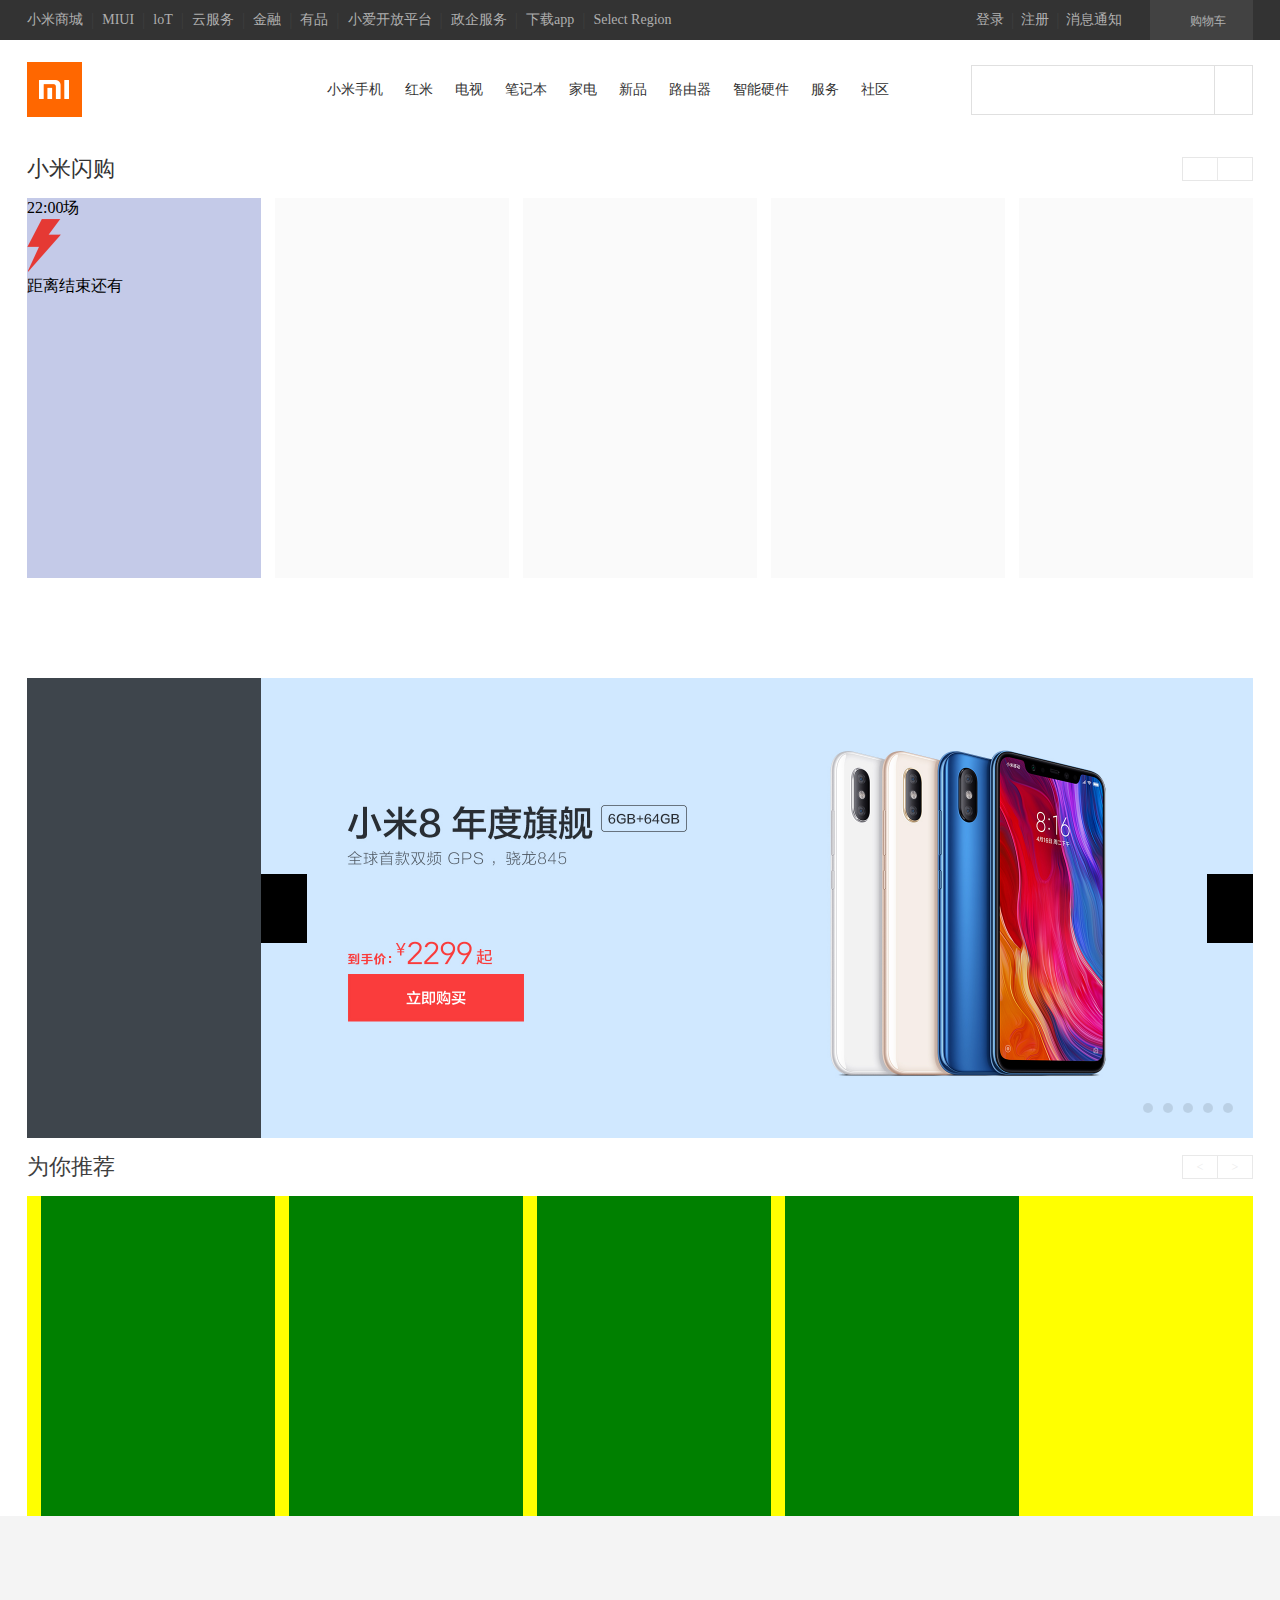
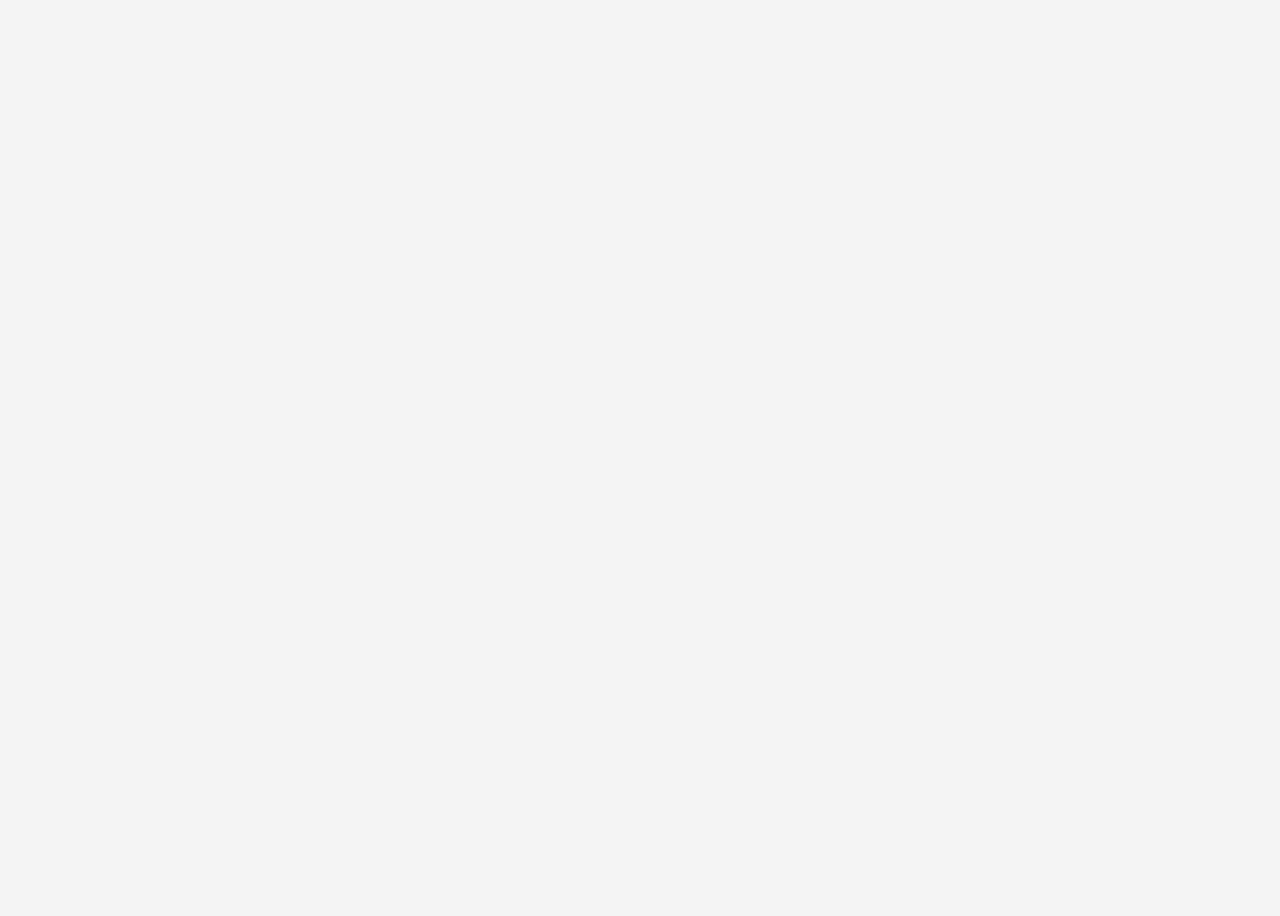
==== index.html @ b6a43df5 "first commit" ====
<!DOCTYPE html>
<html>
	<head>
		<meta charset="utf-8" />
		<link rel="stylesheet" type="text/css" href="css/base.css"/>
		<link rel="stylesheet" type="text/css" href="css/style.css"/>
		<title>小米商城</title>
	</head>
	<body>
		<!-- 头部开始 -->
	<div class="head">
		<div class="head-nei">
			<div class="head-left">
				<a href="">
				<div class="text">小米商城</div></a>
				<div class="line">|</div>
				<a href="">
				<div class="text">MIUI</div></a>
				<div class="line">|</div>
				<a href="">
				<div class="text">loT</div></a>
				<div class="line">|</div>
				<a href="">
				<div class="text">云服务</div></a>
				<div class="line">|</div>
				<a href="">
				<div class="text">金融</div></a>
				<div class="line">|</div>
				<a href="">
				<div class="text">有品</div></a>
				<div class="line">|</div>
				<a href="">
				<div class="text">小爱开放平台</div></a>
				<div class="line">|</div>
				<a href="">
				<div class="text">政企服务</div></a>
				<div class="line">|</div>
				<a href="">
				<div class="text">下载app</div></a>
				<div class="line">|</div>
				<a href="">
				<div class="text">Select Region</div></a>
			</div>
			<div class="head-right">
				<div class="text-box">
				<a href="">
					<div class="text">登录</div></a>
					<div class="line">|</div>
				<a href="">	
					<div class="text">注册</div></a>
					<div class="line">|</div>
				<a href="">
					<div class="text">消息通知</div></a>
				</div>
				<div class="head-car"><i class="iconfont">&#xe607;</i>购物车</div>
			</div>
		</div>
	</div>   
	<div class="top">
				<div class="top-con">
					<img src="./img/1.png">
					<div class="center">
						<a href="">
				    	<div class="text">小米手机</div></a>
						<a href="">	
						<div class="text">红米</div></a>
						<a href="">
						<div class="text">电视</div></a>
					    <a href="">
						<div class="text">笔记本</div></a>
						<a href="">	
						<div class="text">家电</div></a>
						<a href="">
						<div class="text">新品</div></a>
						<a href="">
						<div class="text">路由器</div></a>
						<a href="">	
					    <div class="text">智能硬件</div></a>
						<a href="">
						<div class="text">服务</div></a>
						<a href="">
						<div class="text">社区</div></a>
					</div>
					<div class="box">
						<div class="box1"><i class="iconfont">&#xe634;</i></div>
					</div>
			    </div>
			</div>
	</div>
	<!-- 闪购开始 -->
	<section class="shangou">
		<div class="shang">
			
			<div class="wenzi">小米闪购</div>
			<div class="jiantou">
				<div class="zuojiantou"><i class="iconfont">&#xe604;</i></div>
				<div class="youjiantou"><i class="iconfont">&#xe602;</i></div>
			</div>
		</div>
		<div class="xia">
			<div class="xia-left">
				<div class="zi">22:00场</div>
				<div class="shandian"><img src="img/shandian.png" ></div>
				<div>距离结束还有</div>
			</div>
			<div class="xia-right">
				<ul class="clear">
					<li class="xia-right-box1"></li>
						<img src=" " >       
					<li></li>
					<li></li>
					<li></li>
				</ul>
			</div>
		</div>
	
	</section>
	<!-- 闪购结束 -->
	<!-- banner开始 -->
	<section class="banner">
		<div class="banner-img-box">
			<ul>
				<li><img src="img/banner-img1.jpg" ></li>
				<li><img src="img/banner-img2.jpg" ></li>
				<li><img src="img/banner-img3.jpg" ></li>
				<li><img src="img/banner-img4.jpg" ></li>
				<li><img src="img/banner-img5.jpg" ></li>
			</ul>
		</div>
		<div class="banner-list-box"></div>
		<div class="dian-box">
		<div>
			<div class="a"></div>	
			<div></div>	
			<div></div>	
			<div></div>	
			<div></div>	
		</div>
		</div>
		<div class="jiantou-box-left"></div>
		<div class="jiantou-box-right"></div>
	</section>
	<!-- banner结束 -->
	<!-- 为你推荐开始 -->
	

	<section class="tuijian">
		<div class="tuijian-top">
			<div class="tuijian-top-left">为你推荐</div>
			<div class="tuijian-top-right">
				<div class="tuijian-top-right-jiantoubox">
					<div class="zuojiantou"><</div>
					<div class="youjiantou">></div>
				</div>
			</div>
			
		</div>
			<div class="tuijian-bottom">
				<ul>
					<li class="b"></li>
					<li></li>
					<li></li>
					<li></li>
					<li></li>
					<li></li>
					<li></li>
					<li></li>
					<li></li>
					<li></li>
					<li></li>
					<li></li>
					<li></li>
					<li></li>
					<li></li>
				</ul>
			</div>
		
	</section>
	<!-- 为你推荐结束 -->
<div class="tuijianbeijing"></div>

	</body>
</html>
---- css/base.css ----
*{
	margin: 0;
	padding: 0;
	font-family: "微软雅黑，平方";
	font-style: normal;
	font-weight: normal;
}
ul li{
	list-style: none;
}
a{
	text-decoration: none;
}
@font-face {
  font-family: 'iconfont';  /* project id 974696 */
  src: url('//at.alicdn.com/t/font_974696_ice2ia3xwtk.eot');
  src: url('//at.alicdn.com/t/font_974696_ice2ia3xwtk.eot?#iefix') format('embedded-opentype'),
  url('//at.alicdn.com/t/font_974696_ice2ia3xwtk.woff') format('woff'),
  url('//at.alicdn.com/t/font_974696_ice2ia3xwtk.ttf') format('truetype'),
  url('//at.alicdn.com/t/font_974696_ice2ia3xwtk.svg#iconfont') format('svg');
}
.clear::after{
	content: "";
	width: 0;
	height: 0;
	display: block;
	clear: both;
}
---- css/style.css ----
.head {
	width: 100%;
	height: 40px;
	background: #333;
}

.head-nei {
	width: 1226px;
	height: 100%;
	background: #333;
	margin: 0px auto;
}

.head-left {
	float: left;
	height: 100%;
}

.head-left .text {
	float: left;
	height: 100%;
	line-height: 40px;
	color: #afafaf;
	font-size: 14px;
}

.head-left .line {
	float: left;
	height: 100%;
	line-height: 40px;
	margin: 0px 8px;
	color: #3e3e3e;
}

.head-right {
	float: right;
	width: 277px;
	height: 100%;
}

.head-car i {
	font-family: "iconfont";
	font-size: 16px;
}

.head-right .head-car {
	float: right;
	width: 103px;
	height: 100%;
	background: #424242;
	line-height: 40px;
	text-align: center;
	font-size: 12px;
	color: #b0b0b0;
}

.head-right .text-box {
	float: left;
	margin-right: 25px;
}

.text-box .text {
	float: left;
	height: 100%;
	line-height: 40px;
	color: #b0b0b0;
	font-size: 14px;
}

.head-right .line {
	float: left;
	height: 100%;
	line-height: 40px;
	margin: 0px 7px;
	color: #3e3e3e;
}

/* 头部结束 */
/* 导航开始 */
.top {
	widows: 100%;
	height: 100px;
	background: #fff;
}

.top-con {
	width: 1226px;
	height: 100%;
	background: #FFFFFF;
	margin: 0px auto;
}

.top img {
	float: left;
	margin-top: 22px;
}

.top .center {
	float: left;
	margin-left: 245px;
	height: 100%;
}

.center .text {
	float: left;
	height: 100%;
	line-height: 100px;
	color: #333;
	font-size: 14px;
	margin-right: 22px;
}

.top-con .box {
	width: 280px;
	height: 48px;
	float: right;
	border: 1px solid #e0e0e0;
	margin-top: 25px;
}

.box .box1 {
	width: 242px;
	height: 100%;
	float: left;
	border-right: 1px solid #e0e0e0;
}

.box1 .iconfont {
	font-family: iconfont;
	font-size: 17px;
	color: #4f4f4f;
	line-height: 48px;
}

/* 导航结束 */

/* 闪购开始 */
.shangou {
	width: 1226px;
	height: 438px;
	margin: 0 auto;
	margin-bottom: 100px;
}

.shangou .shang {
	width: 100%;
	height: 58px;

}

.shangou .xia {
	width: 100%;
	height: calc(100% - 58px);
}

.wenzi {
	font-size: 22px;
	line-height: 58px;
	color: #333333;
	float: left;
}

.jiantou {
	width: 71px;
	height: 24px;
	float: right;
	margin-top: 17px;
	box-sizing: border-box;
	border: 1px solid #e7e7e7;

}

.jiantou .zuojiantou {
	width: 35px;
	height: 22px;
	line-height: 22px;
	text-align: center;
	float: left;
}

.jiantou .youjiantou {
	width: 34px;
	height: 22px;
	line-height: 22px;
	text-align: center;
	float: right;
}

.zuojiantou .iconfont {
	font-family: iconfont;
	line-height: 22px;
	font-size: 14px;
	color: #b9b9b9;
}

.youjiantou .iconfont {
	font-family: iconfont;
	line-height: 22px;
	font-size: 14px;
	color: #b9b9b9;
}

.xia-left {
	width: 234px;
	height: 100%;
	background: #c4cae8;
	margin-right: 14px;
	float: left;
}
.xia-left.zi{
	margin: 0 auto;
	font-size: 18px;
	background: red;
}
.xia-left.shandian{
	margin: 0 auto;
}
.xia-right {
	width: calc(234px * 4 + 14px * 3);
	height: 100%;
	float: left;
}

.xia-right li {
	width: 234px;
	background: rgba(0, 0, 0, 0.02);
	height: 380px;
	float: left;
	margin-left: 14px;
}

.xia-right .xia-right-box1 {
	margin-left: 0;
}



/* 闪购结束 */
/* banner开始 */
.banner{
	width: 1226px;
	height: 460px;
	background: #000;
	margin: 0 auto;
	position: relative;
}
.banner-img-box{
	width: 1226px;
	height: 460px;
	background: yellow;
	position: absolute;
	left: 0;
	top: 0;
}
.banner-img-box>ul>li{
	width: 100%;
	height: 100%;
	position: absolute;
	left: 0;
	stop-color: 0;
	
}
.banner-img-box>ul>li>img{
	width: 1226px;
	height: 460px;
}
.dian-box{
	height: 10px;
	position: absolute;
	right: 0;
	bottom: 25px;
}
.jiantou-box-left{
	width: 46px;
	height: 69px;
	background: #000;
	position: absolute;
	top: 0;
	bottom: 0;
	margin: auto 0;
}

.jiantou-box-right{
	width: 46px;
	height: 69px;
	background: #000;
	position: absolute;
	top: 0;
	bottom: 0;
	margin: auto 0;
}
.jiantou-box-left{
	left: 234px;
	
}
.jiantou-box-right{
	right: 0;
	
}
.banner-list-box{
	width: 234px;
	height: 460px;
	background: rgba(0,0,0,0.7);
	position: absolute;
	left: 0;
	top: 0;
}
.dian-box>div{
	float: right;
	margin-right: 20px;
}
.dian-box>div>div{
	width: 10px;
	height: 10px;
	background: rgba(0,0,0,0.1);
	float: right;
	margin-left: 10px;
	border-radius: 50%;
	border: rgba(255,255,255,0.2);
	box-sizing: border-box;
	cursor: pointer;
}
.dian-box>div.a{
	background: rgba(0,0,0,0);
	border: 2px solid rgba(225,225,225,0.5);
}
/* banner结束 */
/* 为你推荐开始 */

.tuijian {
	width: 1226px;
	height: 378px;
	margin: 0 auto;
}

.tuijian .tuijian-top {
	width: 1226px;
	height: 58px;

}

.tuijian .tuijian-bottom {
	width: 1226px;
	height: 320px;
	background: blue;
overflow: hidden;
}

.tuijian-top .tuijian-top-left {
	width: 200px;
	height: 58px;
	float: left;
	font-size: 22px;
	color: #3f3f3f;
	line-height: 58px;
}

.tuijian-top .tuijian-top-right {
	width: 200px;
	height: 58px;
	float: right;
}

.tuijian-top-right-jiantoubox {
	width: 71px;
	height: 24px;
	float: right;
	margin-top: 17px;
	border: 1px solid #e9e9e9;
	box-sizing: border-box;
}

.zuojiantou {
	width: 35px;
	height: 22px;
	float: left;
	text-align: center;
	line-height: 22px;
	color: #e9e9e9;
	font-size: 12px;
	border-right: 1px solid #e9e9e9;
	box-sizing: border-box;
}

.youjiantou {
	width: 34px;
	height: 22px;
	float: right;
	text-align: center;
	line-height: 22px;
	color: #e9e9e9;
	font-size: 12px;
}

.tuijian-bottom>ul{
	width: calc(1226*3);
	height: 100%;
	background: yellow;
}
.tuijian-bottom>ul li{
	width: 234px;
	height: 100%;
	background: green;
	float: left;
	margin-left: 14px;
}
/* 为你推荐 */
.tuijianbeijing {
	width: 100%;
	height: 1000px;
	background: #f4f4f4;
	
}
.tuijian-bottom.b{
	margin-left: 0;
}
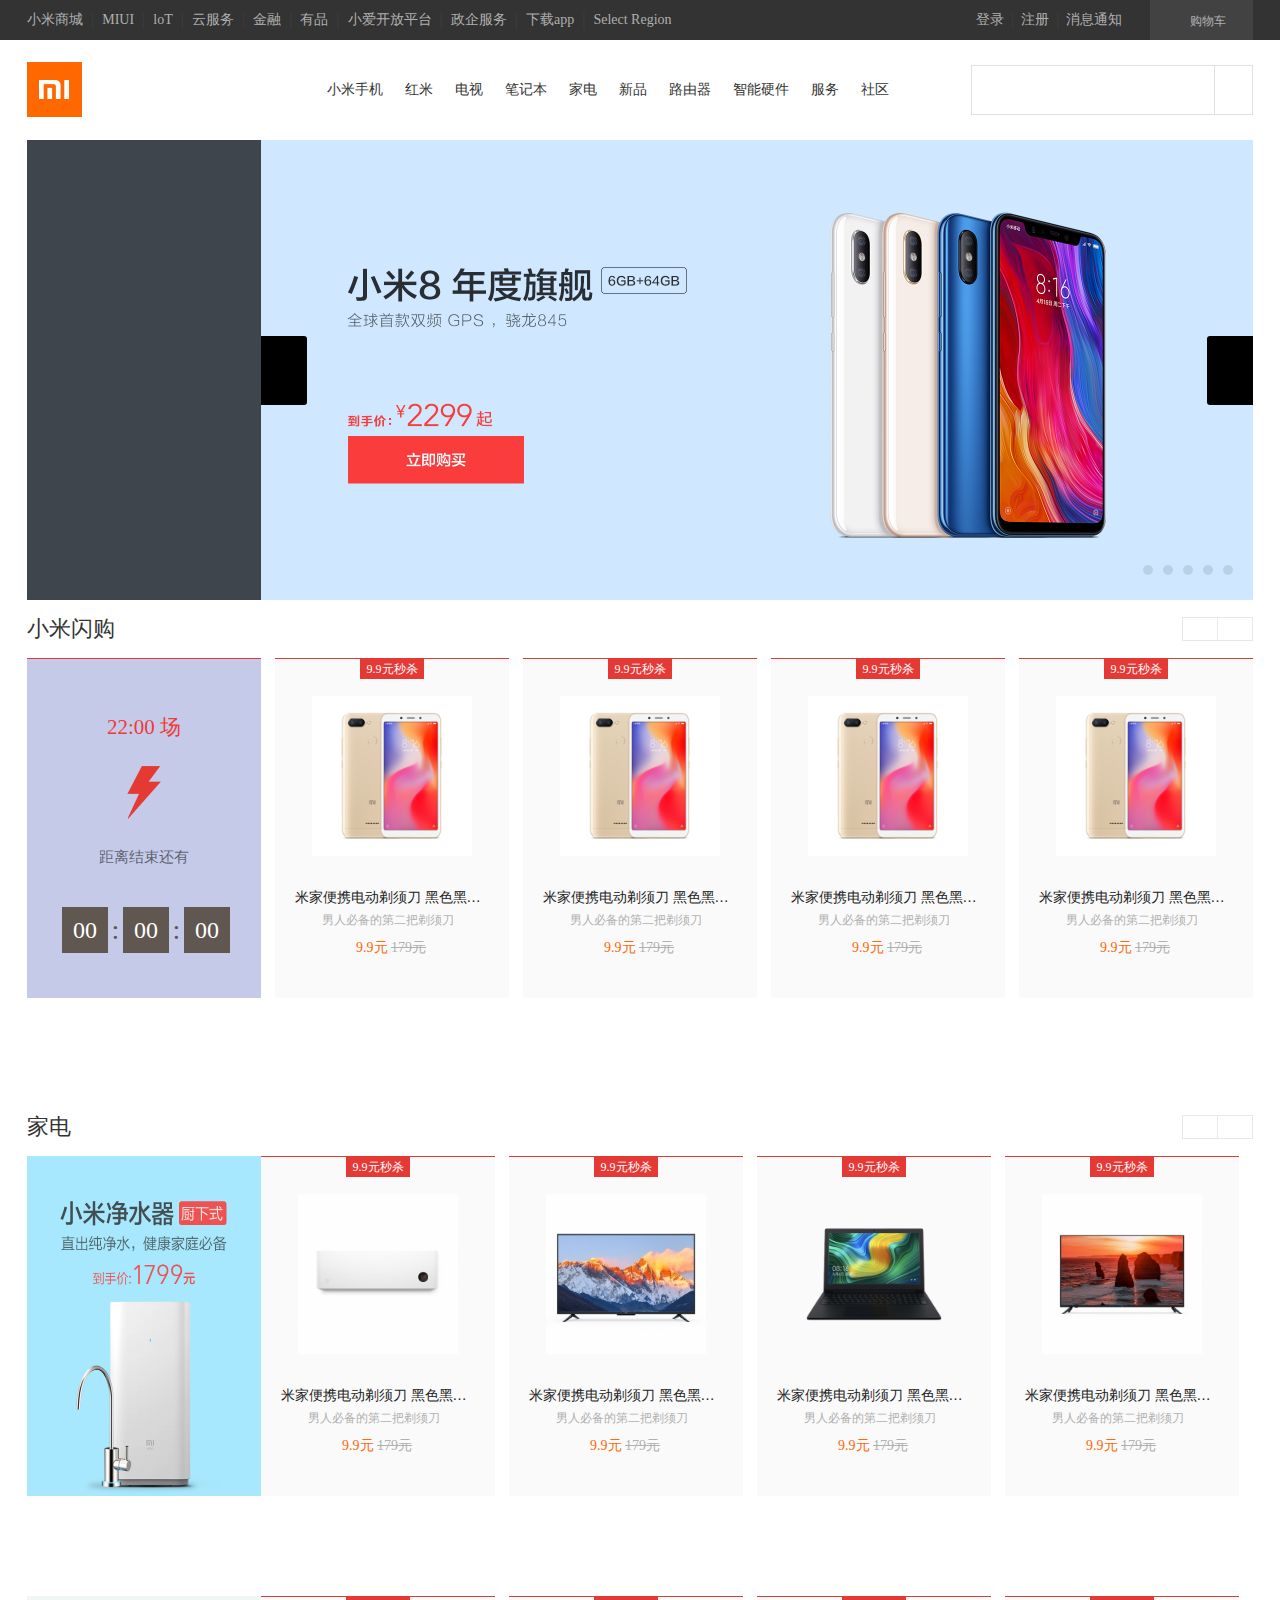
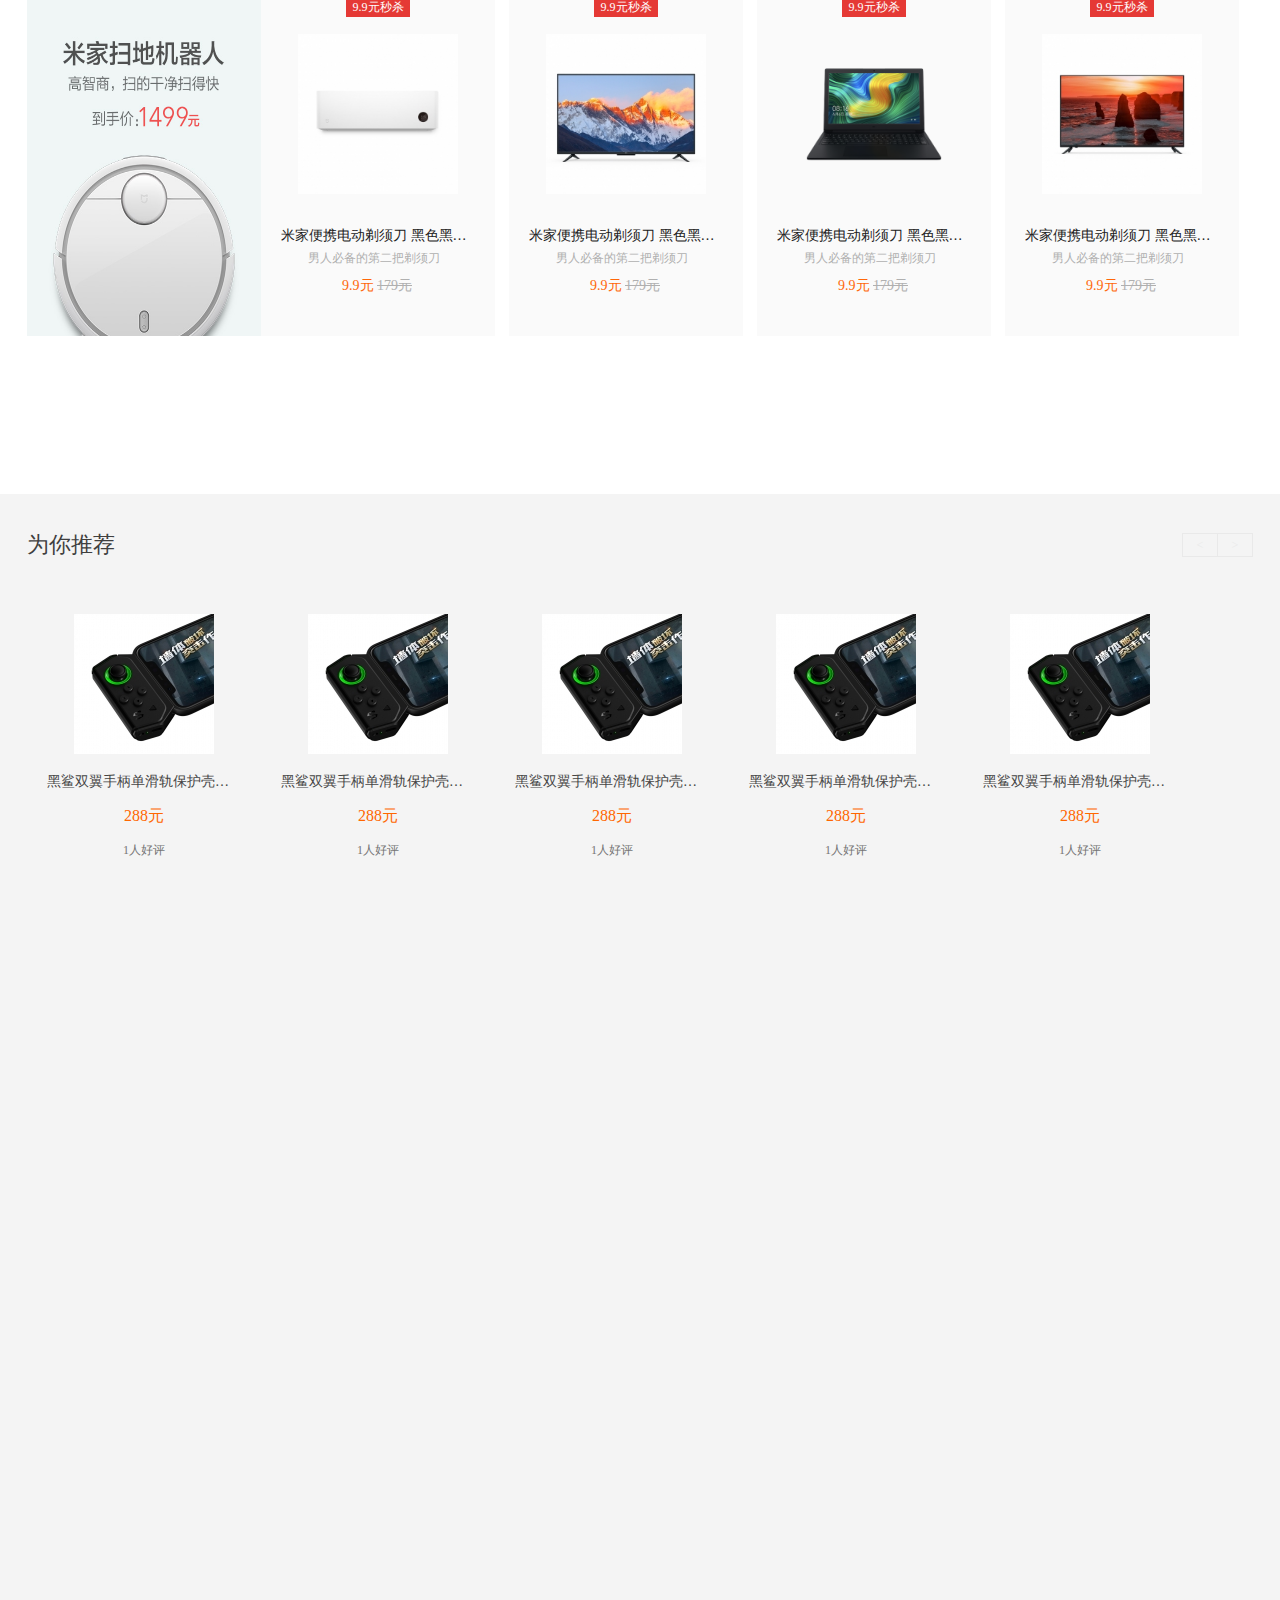
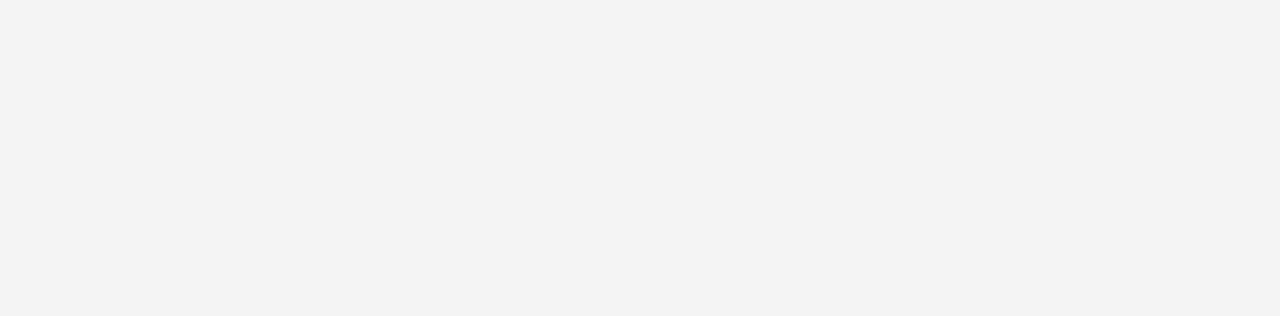
==== commit b272b2bb: "111" ====
--- a/index.html
+++ b/index.html
@@ -2,182 +2,439 @@
 <html>
 	<head>
 		<meta charset="utf-8" />
-		<link rel="stylesheet" type="text/css" href="css/base.css"/>
-		<link rel="stylesheet" type="text/css" href="css/style.css"/>
+		<link rel="stylesheet" type="text/css" href="css/base.css" />
+		<link rel="stylesheet" type="text/css" href="css/style.css" />
+		<link rel="shortcut icon" href="img/favicon.ico">
 		<title>小米商城</title>
 	</head>
 	<body>
 		<!-- 头部开始 -->
-	<div class="head">
-		<div class="head-nei">
-			<div class="head-left">
-				<a href="">
-				<div class="text">小米商城</div></a>
-				<div class="line">|</div>
-				<a href="">
-				<div class="text">MIUI</div></a>
-				<div class="line">|</div>
-				<a href="">
-				<div class="text">loT</div></a>
-				<div class="line">|</div>
-				<a href="">
-				<div class="text">云服务</div></a>
-				<div class="line">|</div>
-				<a href="">
-				<div class="text">金融</div></a>
-				<div class="line">|</div>
-				<a href="">
-				<div class="text">有品</div></a>
-				<div class="line">|</div>
-				<a href="">
-				<div class="text">小爱开放平台</div></a>
-				<div class="line">|</div>
-				<a href="">
-				<div class="text">政企服务</div></a>
-				<div class="line">|</div>
-				<a href="">
-				<div class="text">下载app</div></a>
-				<div class="line">|</div>
-				<a href="">
-				<div class="text">Select Region</div></a>
-			</div>
-			<div class="head-right">
-				<div class="text-box">
-				<a href="">
-					<div class="text">登录</div></a>
-					<div class="line">|</div>
-				<a href="">	
-					<div class="text">注册</div></a>
-					<div class="line">|</div>
-				<a href="">
-					<div class="text">消息通知</div></a>
-				</div>
-				<div class="head-car"><i class="iconfont">&#xe607;</i>购物车</div>
+		<div class="head">
+			<div class="head-nei">
+				<div class="head-left">
+					<a href="">
+						<div class="text">小米商城</div>
+					</a>
+					<div class="line">|</div>
+					<a href="">
+						<div class="text">MIUI</div>
+					</a>
+					<div class="line">|</div>
+					<a href="">
+						<div class="text">loT</div>
+					</a>
+					<div class="line">|</div>
+					<a href="">
+						<div class="text">云服务</div>
+					</a>
+					<div class="line">|</div>
+					<a href="">
+						<div class="text">金融</div>
+					</a>
+					<div class="line">|</div>
+					<a href="">
+						<div class="text">有品</div>
+					</a>
+					<div class="line">|</div>
+					<a href="">
+						<div class="text">小爱开放平台</div>
+					</a>
+					<div class="line">|</div>
+					<a href="">
+						<div class="text">政企服务</div>
+					</a>
+					<div class="line">|</div>
+					<a href="">
+						<div class="text">下载app</div>
+					</a>
+					<div class="line">|</div>
+					<a href="">
+						<div class="text">Select Region</div>
+					</a>
+				</div>
+				<div class="head-right">
+					<div class="text-box">
+						<a href="">
+							<div class="text">登录</div>
+						</a>
+						<div class="line">|</div>
+						<a href="">
+							<div class="text">注册</div>
+						</a>
+						<div class="line">|</div>
+						<a href="">
+							<div class="text">消息通知</div>
+						</a>
+					</div>
+					<div class="head-car"><i class="iconfont">&#xe607;</i>购物车</div>
+				</div>
 			</div>
 		</div>
-	</div>   
-	<div class="top">
-				<div class="top-con">
-					<img src="./img/1.png">
-					<div class="center">
-						<a href="">
-				    	<div class="text">小米手机</div></a>
-						<a href="">	
-						<div class="text">红米</div></a>
-						<a href="">
-						<div class="text">电视</div></a>
-					    <a href="">
-						<div class="text">笔记本</div></a>
-						<a href="">	
-						<div class="text">家电</div></a>
-						<a href="">
-						<div class="text">新品</div></a>
-						<a href="">
-						<div class="text">路由器</div></a>
-						<a href="">	
-					    <div class="text">智能硬件</div></a>
-						<a href="">
-						<div class="text">服务</div></a>
-						<a href="">
-						<div class="text">社区</div></a>
-					</div>
-					<div class="box">
-						<div class="box1"><i class="iconfont">&#xe634;</i></div>
-					</div>
-			    </div>
-			</div>
-	</div>
-	<!-- 闪购开始 -->
-	<section class="shangou">
-		<div class="shang">
-			
-			<div class="wenzi">小米闪购</div>
-			<div class="jiantou">
-				<div class="zuojiantou"><i class="iconfont">&#xe604;</i></div>
-				<div class="youjiantou"><i class="iconfont">&#xe602;</i></div>
-			</div>
-		</div>
-		<div class="xia">
-			<div class="xia-left">
-				<div class="zi">22:00场</div>
-				<div class="shandian"><img src="img/shandian.png" ></div>
-				<div>距离结束还有</div>
-			</div>
-			<div class="xia-right">
-				<ul class="clear">
-					<li class="xia-right-box1"></li>
-						<img src=" " >       
-					<li></li>
-					<li></li>
-					<li></li>
-				</ul>
-			</div>
-		</div>
-	
-	</section>
-	<!-- 闪购结束 -->
-	<!-- banner开始 -->
-	<section class="banner">
-		<div class="banner-img-box">
-			<ul>
-				<li><img src="img/banner-img1.jpg" ></li>
-				<li><img src="img/banner-img2.jpg" ></li>
-				<li><img src="img/banner-img3.jpg" ></li>
-				<li><img src="img/banner-img4.jpg" ></li>
-				<li><img src="img/banner-img5.jpg" ></li>
-			</ul>
-		</div>
-		<div class="banner-list-box"></div>
-		<div class="dian-box">
-		<div>
-			<div class="a"></div>	
-			<div></div>	
-			<div></div>	
-			<div></div>	
-			<div></div>	
+		<div class="top">
+			<div class="top-con">
+				<img src="./img/1.png">
+				<div class="center">
+					<a href="">
+						<div class="text">小米手机</div>
+					</a>
+					<a href="">
+						<div class="text">红米</div>
+					</a>
+					<a href="">
+						<div class="text">电视</div>
+					</a>
+					<a href="">
+						<div class="text">笔记本</div>
+					</a>
+					<a href="">
+						<div class="text">家电</div>
+					</a>
+					<a href="">
+						<div class="text">新品</div>
+					</a>
+					<a href="">
+						<div class="text">路由器</div>
+					</a>
+					<a href="">
+						<div class="text">智能硬件</div>
+					</a>
+					<a href="">
+						<div class="text">服务</div>
+					</a>
+					<a href="">
+						<div class="text">社区</div>
+					</a>
+				</div>
+				<div class="box">
+					<div class="box1"><i class="iconfont">&#xe634;</i></div>
+				</div>
+			</div>
 		</div>
 		</div>
-		<div class="jiantou-box-left"></div>
-		<div class="jiantou-box-right"></div>
-	</section>
-	<!-- banner结束 -->
-	<!-- 为你推荐开始 -->
-	
-
-	<section class="tuijian">
-		<div class="tuijian-top">
-			<div class="tuijian-top-left">为你推荐</div>
-			<div class="tuijian-top-right">
-				<div class="tuijian-top-right-jiantoubox">
-					<div class="zuojiantou"><</div>
-					<div class="youjiantou">></div>
-				</div>
-			</div>
-			
-		</div>
+		<!-- banner开始 -->
+		<section class="banner">
+			<div class="banner-img-box">
+				<ul>
+					<li><img src="img/banner-img1.jpg"></li>
+					<li><img src="img/banner-img2.jpg"></li>
+					<li><img src="img/banner-img3.jpg"></li>
+					<li><img src="img/banner-img4.jpg"></li>
+					<li><img src="img/banner-img5.jpg"></li>
+				</ul>
+			</div>
+			<div class="banner-list-box"></div>
+			<div class="dian-box">
+				<div>
+					<div class="a"></div>
+					<div></div>
+					<div></div>
+					<div></div>
+					<div></div>
+				</div>
+			</div>
+			<div class="jiantou-box-left"></div>
+			<div class="jiantou-box-right"></div>
+		</section>
+		<!-- banner结束 -->
+		<!-- 闪购开始 -->
+		<section class="shangou">
+			<div class="shang">
+
+				<div class="wenzi">小米闪购</div>
+				<div class="jiantou">
+					<div class="zuojiantou"><i class="iconfont">&#xe604;</i></div>
+					<div class="youjiantou"><i class="iconfont">&#xe602;</i></div>
+				</div>
+			</div>
+			<div class="xia">
+				<div class="xia-left">
+					<div class="zi">22:00 场</div>
+					<div class="shandian"><img src="img/shandian.png"></div>
+					<div class="juli">距离结束还有</div>
+					<div class="shijian-bigbox">
+						<div class="shijian">00</div>
+						<div class="shijian2">:</div>
+						<div class="shijian3">00</div>
+						<div class="shijian4">:</div>
+						<div class="shijian5">00</div>
+					</div>
+				</div>
+				<div class="xia-right">
+					<ul class="clear">
+						<div class="gaitu">
+						<li class="xia-right-box5">
+							<div class="miaosha">9.9元秒杀</div>
+							<h3 class="mijia">米家便携电动剃须刀 黑色黑色黑色黑色</h3>
+							<h3 class="nanren">男人必备的第二把剃须刀</h3>
+							<p class="price">  
+							<span class="jiu">9.9元</span>
+							<del class="yibaiqi">179元</del>   
+							</p>
+						</li>
+						</div>
+						<li class="xia-right-box6">
+							<div class="miaosha">9.9元秒杀</div>
+							<h3 class="mijia">米家便携电动剃须刀 黑色黑色黑色黑色</h3>
+							<h3 class="nanren">男人必备的第二把剃须刀</h3>
+							<p class="price">  
+							<span class="jiu">9.9元</span>
+							<del class="yibaiqi">179元</del>   
+							</p>
+						</li>
+						<li class="xia-right-box7">
+							<div class="miaosha">9.9元秒杀</div>
+							<h3 class="mijia">米家便携电动剃须刀 黑色黑色黑色黑色</h3>
+							<h3 class="nanren">男人必备的第二把剃须刀</h3>
+							<p class="price">  
+							<span class="jiu">9.9元</span>
+							<del class="yibaiqi">179元</del>   
+							</p>
+						</li>
+						<li class="xia-right-box8">
+							<div class="miaosha">9.9元秒杀</div>
+							<h3 class="mijia">米家便携电动剃须刀 黑色黑色黑色黑色</h3>
+							<h3 class="nanren">男人必备的第二把剃须刀</h3>
+							<p class="price">  
+							<span class="jiu">9.9元</span>
+							<del class="yibaiqi">179元</del>   
+							</p>
+						</li>
+					</ul>
+				</div>
+			</div>
+
+		</section>
+		<!-- 闪购结束 -->
+
+		<!-- 家电开始 -->
+		<section class="shangou">
+					<div class="shang">
+		
+						<div class="wenzi">家电</div>
+						<div class="jiantou">
+							<div class="zuojiantou"><i class="iconfont">&#xe604;</i></div>
+							<div class="youjiantou"><i class="iconfont">&#xe602;</i></div>
+						</div>
+					</div>
+					<div class="xia">
+						<div class="xia-left1">
+							<img src="img/jiadian.jpg" >
+						</div>
+						<div class="xia-right">
+							<ul class="clear">
+								<div class="gaitu">
+								<li class="xia-right-box1">
+									<div class="miaosha">9.9元秒杀</div>
+									<h3 class="mijia">米家便携电动剃须刀 黑色黑色黑色黑色</h3>
+									<h3 class="nanren">男人必备的第二把剃须刀</h3>
+									<p class="price">  
+									<span class="jiu">9.9元</span>
+									<del class="yibaiqi">179元</del>   
+									</p>
+								</li>
+								</div>
+								<li class="xia-right-box2">
+									<div class="miaosha">9.9元秒杀</div>
+									<h3 class="mijia">米家便携电动剃须刀 黑色黑色黑色黑色</h3>
+									<h3 class="nanren">男人必备的第二把剃须刀</h3>
+									<p class="price">  
+									<span class="jiu">9.9元</span>
+									<del class="yibaiqi">179元</del>   
+									</p>
+								</li>
+								<li class="xia-right-box3">
+									<div class="miaosha">9.9元秒杀</div>
+									<h3 class="mijia">米家便携电动剃须刀 黑色黑色黑色黑色</h3>
+									<h3 class="nanren">男人必备的第二把剃须刀</h3>
+									<p class="price">  
+									<span class="jiu">9.9元</span>
+									<del class="yibaiqi">179元</del>   
+									</p>
+								</li>
+								<li class="xia-right-box4">
+									<div class="miaosha">9.9元秒杀</div>
+									<h3 class="mijia">米家便携电动剃须刀 黑色黑色黑色黑色</h3>
+									<h3 class="nanren">男人必备的第二把剃须刀</h3>
+									<p class="price">  
+									<span class="jiu">9.9元</span>
+									<del class="yibaiqi">179元</del>   
+									</p>
+								</li>
+							</ul>
+						</div>
+					</div>
+		
+				</section>
+				<section class="shangou">
+							
+							<div class="xia">
+								<div class="xia-left1">
+									<img src="img/jiadian5.jpg" >
+								</div>
+								<div class="xia-right">
+									<ul class="clear">
+										<div class="gaitu">
+										<li class="xia-right-box1">
+											<div class="miaosha">9.9元秒杀</div>
+											<h3 class="mijia">米家便携电动剃须刀 黑色黑色黑色黑色</h3>
+											<h3 class="nanren">男人必备的第二把剃须刀</h3>
+											<p class="price">  
+											<span class="jiu">9.9元</span>
+											<del class="yibaiqi">179元</del>   
+											</p>
+										</li>
+										</div>
+										<li class="xia-right-box2">
+											<div class="miaosha">9.9元秒杀</div>
+											<h3 class="mijia">米家便携电动剃须刀 黑色黑色黑色黑色</h3>
+											<h3 class="nanren">男人必备的第二把剃须刀</h3>
+											<p class="price">  
+											<span class="jiu">9.9元</span>
+											<del class="yibaiqi">179元</del>   
+											</p>
+										</li>
+										<li class="xia-right-box3">
+											<div class="miaosha">9.9元秒杀</div>
+											<h3 class="mijia">米家便携电动剃须刀 黑色黑色黑色黑色</h3>
+											<h3 class="nanren">男人必备的第二把剃须刀</h3>
+											<p class="price">  
+											<span class="jiu">9.9元</span>
+											<del class="yibaiqi">179元</del>   
+											</p>
+										</li>
+										<li class="xia-right-box4">
+											<div class="miaosha">9.9元秒杀</div>
+											<h3 class="mijia">米家便携电动剃须刀 黑色黑色黑色黑色</h3>
+											<h3 class="nanren">男人必备的第二把剃须刀</h3>
+											<p class="price">  
+											<span class="jiu">9.9元</span>
+											<del class="yibaiqi">179元</del>   
+											</p>
+										</li>
+									</ul>
+								</div>
+							</div>
+				
+						</section>
+		<!-- 家电结束 -->
+		<!-- 为你推荐开始 -->
+
+	<div class="tuijianbeijing">
+		<section class="tuijian">
+			<div class="tuijian-top">
+				<div class="tuijian-top-left">为你推荐</div>
+				<div class="tuijian-top-right">
+					<div class="tuijian-top-right-jiantoubox">
+						<div class="zuojiantou">
+							<</div> <div class="youjiantou">>
+						</div>
+					</div>
+				</div>
+
+			</div>
 			<div class="tuijian-bottom">
 				<ul>
-					<li class="b"></li>
-					<li></li>
-					<li></li>
-					<li></li>
-					<li></li>
-					<li></li>
-					<li></li>
-					<li></li>
-					<li></li>
-					<li></li>
-					<li></li>
-					<li></li>
-					<li></li>
-					<li></li>
-					<li></li>
+					<li class="b">
+						<img src="img/tuijian.jpg" >
+						<p class="tuijianzi">黑鲨双翼手柄单滑轨保护壳套装套装套装套装</p>
+						<div class="jiage">288元</div>
+						<div class="pinglun">1人好评</div>
+					</li>
+					<li class="b">
+						<img src="img/tuijian.jpg" >
+						<p class="tuijianzi">黑鲨双翼手柄单滑轨保护壳套装套装套装套装</p>
+						<div class="jiage">288元</div>
+						<div class="pinglun">1人好评</div>
+					</li>
+					<li class="b">
+						<img src="img/tuijian.jpg" >
+						<p class="tuijianzi">黑鲨双翼手柄单滑轨保护壳套装套装套装套装</p>
+						<div class="jiage">288元</div>
+						<div class="pinglun">1人好评</div>
+					</li>
+					<li class="b">
+						<img src="img/tuijian.jpg" >
+						<p class="tuijianzi">黑鲨双翼手柄单滑轨保护壳套装套装套装套装</p>
+						<div class="jiage">288元</div>
+						<div class="pinglun">1人好评</div>
+					</li>
+					<li class="b">
+						<img src="img/tuijian.jpg" >
+						<p class="tuijianzi">黑鲨双翼手柄单滑轨保护壳套装套装套装套装</p>
+						<div class="jiage">288元</div>
+						<div class="pinglun">1人好评</div>
+					</li>
+					<li class="b">
+						<img src="img/tuijian.jpg" >
+						<p class="tuijianzi">黑鲨双翼手柄单滑轨保护壳套装套装套装套装</p>
+						<div class="jiage">288元</div>
+						<div class="pinglun">1人好评</div>
+					</li>
+					<li class="b">
+						<img src="img/tuijian.jpg" >
+						<p class="tuijianzi">黑鲨双翼手柄单滑轨保护壳套装套装套装套装</p>
+						<div class="jiage">288元</div>
+						<div class="pinglun">1人好评</div>
+					</li><li class="b">
+						<img src="img/tuijian.jpg" >
+						<p class="tuijianzi">黑鲨双翼手柄单滑轨保护壳套装套装套装套装</p>
+						<div class="jiage">288元</div>
+						<div class="pinglun">1人好评</div>
+					</li>
+					<li class="b">
+						<img src="img/tuijian.jpg" >
+						<p class="tuijianzi">黑鲨双翼手柄单滑轨保护壳套装套装套装套装</p>
+						<div class="jiage">288元</div>
+						<div class="pinglun">1人好评</div>
+					</li>
+					<li class="b">
+						<img src="img/tuijian.jpg" >
+						<p class="tuijianzi">黑鲨双翼手柄单滑轨保护壳套装套装套装套装</p>
+						<div class="jiage">288元</div>
+						<div class="pinglun">1人好评</div>
+					</li>
+					<li class="b">
+						<img src="img/tuijian.jpg" >
+						<p class="tuijianzi">黑鲨双翼手柄单滑轨保护壳套装套装套装套装</p>
+						<div class="jiage">288元</div>
+						<div class="pinglun">1人好评</div>
+					</li>
+					<li class="b">
+						<img src="img/tuijian.jpg" >
+						<p class="tuijianzi">黑鲨双翼手柄单滑轨保护壳套装套装套装套装</p>
+						<div class="jiage">288元</div>
+						<div class="pinglun">1人好评</div>
+					</li>
+					<li class="b">
+						<img src="img/tuijian.jpg" >
+						<p class="tuijianzi">黑鲨双翼手柄单滑轨保护壳套装套装套装套装</p>
+						<div class="jiage">288元</div>
+						<div class="pinglun">1人好评</div>
+					</li>
+					<li class="b">
+						<img src="img/tuijian.jpg" >
+						<p class="tuijianzi">黑鲨双翼手柄单滑轨保护壳套装套装套装套装</p>
+						<div class="jiage">288元</div>
+						<div class="pinglun">1人好评</div>
+					</li>
+					<li class="b">
+						<img src="img/tuijian.jpg" >
+						<p class="tuijianzi">黑鲨双翼手柄单滑轨保护壳套装套装套装套装</p>
+						<div class="jiage">288元</div>
+						<div class="pinglun">1人好评</div>
+					</li>
+					<li class="b">
+						<img src="img/tuijian.jpg" >
+						<p class="tuijianzi">黑鲨双翼手柄单滑轨保护壳套装套装套装套装</p>
+						<div class="jiage">288元</div>
+						<div class="pinglun">1人好评</div>
+					</li>
 				</ul>
 			</div>
-		
-	</section>
-	<!-- 为你推荐结束 -->
-<div class="tuijianbeijing"></div>
-
+
+		</section>
+		<!-- 为你推荐结束 -->
+		<div class="tuijianbeijing"></div>
+	</div>
 	</body>
 </html>
--- a/css/style.css
+++ b/css/style.css
@@ -137,7 +137,7 @@
 /* 闪购开始 */
 .shangou {
 	width: 1226px;
-	height: 438px;
+	height: 398px;
 	margin: 0 auto;
 	margin-bottom: 100px;
 }
@@ -147,12 +147,6 @@
 	height: 58px;
 
 }
-
-.shangou .xia {
-	width: 100%;
-	height: calc(100% - 58px);
-}
-
 .wenzi {
 	font-size: 22px;
 	line-height: 58px;
@@ -199,40 +193,183 @@
 	font-size: 14px;
 	color: #b9b9b9;
 }
-
-.xia-left {
+.shangou .xia {
+	width: 100%;
+	height: 340px;
+}
+.shangou .xia .xia-left {
 	width: 234px;
-	height: 100%;
+	height: 300px;
 	background: #c4cae8;
 	margin-right: 14px;
 	float: left;
-}
-.xia-left.zi{
+	padding-top: 39px;
+	text-align: center;
+	overflow: hidden;
+	border-top: 1px solid #e53935;
+}
+.shangou .xia .xia-left .zi{
 	margin: 0 auto;
-	font-size: 18px;
-	background: red;
-}
-.xia-left.shandian{
-	margin: 0 auto;
-}
-.xia-right {
+	font-size: 21px;
+	color: #ef3a3b;
+	margin-top: 15px;
+}
+.xia-left .shandian{
+	margin-top: 25px;
+	margin-bottom: 25px;
+}
+.xia-left .juli{
+	color: rgba(0,0,0,0.54);
+    font-size: 15px;
+	display: block;
+}
+.xia-left .shijian-bigbox{
+	margin-top: 40px;
+	width: 168px;
+	height: 46px;
+	margin-left: 35px;
+}
+.xia-left .shijian{
+	
+	width: 46px;
+    height: 46px;
+    background: #605751;
+    color: #fff;
+    font-size: 24px;
+    line-height: 46px;
+    float: left
+	
+	
+}
+.xia-left .shijian2{
+	width: 15px;
+    float: left;
+    height: 46px;
+    line-height: 46px;
+    color: #605751;
+    font-size: 28px;
+}
+.xia-left .shijian3{
+	width: 46px;
+    height: 46px;
+    background: #605751;
+    color: #fff;
+    font-size: 24px;
+    line-height: 46px;
+    float: left
+}
+.xia-left .shijian4{
+	width: 15px;
+    float: left;
+    height: 46px;
+    line-height: 46px;
+    color: #605751;
+    font-size: 28px;
+}
+.xia-left .shijian5{
+	width: 46px;
+    height: 46px;
+    background: #605751;
+    color: #fff;
+    font-size: 24px;
+    line-height: 46px;
+    float: left
+}
+.shangou .xia .xia-right {
 	width: calc(234px * 4 + 14px * 3);
-	height: 100%;
-	float: left;
-}
-
-.xia-right li {
+	height: 340px;
+	float: left;
+}
+.xia-right .clear li {
 	width: 234px;
 	background: rgba(0, 0, 0, 0.02);
-	height: 380px;
-	float: left;
-	margin-left: 14px;
-}
-
-.xia-right .xia-right-box1 {
-	margin-left: 0;
-}
-
+	height: 339px;
+	float: left;
+	margin-right: 14px;
+	border-top: 1px solid #e53935;
+}
+.xia-right .clear .miaosha{
+	background: #e53935;
+	text-align: center;
+	width: 30px;
+	font-size: 12px;
+    line-height: 20px;
+	width: 64px;
+    height: 20px;
+	margin: 0 auto;
+	color: #fff;
+}
+.mijia{
+	font-size: 14px;
+	position: absolute;
+	color: #212121;
+	font-weight: 400;
+	top: 230px;
+	right: 0;
+	left: 0;
+	text-overflow: ellipsis;
+	white-space: nowrap;
+	overflow: hidden;
+	margin-left: 20px;
+	margin-right: 20px;
+}
+.nanren{
+	height: 18px;
+    margin: 0 20px 12px;
+    font-size: 12px;
+    text-overflow: ellipsis;
+    white-space: nowrap;
+    overflow: hidden;
+    color: #b0b0b0;
+	position: absolute;
+	top: 253px;
+	right: 35px;
+}
+.price{
+	position: absolute;
+	top: 280px;
+	right: 83px;
+	font-size: 14px;
+}
+.jiu{
+	color: #ff6709;
+	text-align: center;
+}
+.yibaiqi{
+	color: #b0b0b0;
+}
+.xia-right .clear .xia-right-box5{
+	background-image: url(../img/shangou.jpg);
+	background-size: 160px 160px;
+	background-repeat: no-repeat;
+	background-position: center 37px; 
+	position: relative;
+}
+
+.xia-right .clear .xia-right-box6{
+	background-image: url(../img/shangou.jpg);
+	background-size: 160px 160px;
+	background-repeat: no-repeat;
+	background-position: center 37px; 
+	position: relative;
+}
+.xia-right .clear .xia-right-box7{
+	background-image: url(../img/shangou.jpg);
+	background-size: 160px 160px;
+	background-repeat: no-repeat;
+	background-position: center 37px; 
+	position: relative;
+}
+.xia-right .clear .xia-right-box8{
+	background-image: url(../img/shangou.jpg);
+	background-size: 160px 160px;
+	background-repeat: no-repeat;
+	background-position: center 37px; 
+	position: relative;
+}
+.xia-right .clear .xia-right-box8{
+	margin-right: 0;
+}
 
 
 /* 闪购结束 */
@@ -291,11 +428,14 @@
 }
 .jiantou-box-left{
 	left: 234px;
-	
+	border-top-right-radius: 3px;
+	border-bottom-right-radius: 3px;
+	background-image: url();
 }
 .jiantou-box-right{
 	right: 0;
-	
+	border-top-left-radius: 3px;
+	border-bottom-left-radius: 3px;
 }
 .banner-list-box{
 	width: 234px;
@@ -325,8 +465,197 @@
 	border: 2px solid rgba(225,225,225,0.5);
 }
 /* banner结束 */
+/* 家电开始 */
+.shangou {
+	width: 1226px;
+	height: 398px;
+	margin: 0 auto;
+	margin-bottom: 100px;
+}
+
+.shangou .shang {
+	width: 100%;
+	height: 58px;
+
+}
+.wenzi {
+	font-size: 22px;
+	line-height: 58px;
+	color: #333333;
+	float: left;
+}
+
+.jiantou {
+	width: 71px;
+	height: 24px;
+	float: right;
+	margin-top: 17px;
+	box-sizing: border-box;
+	border: 1px solid #e7e7e7;
+
+}
+
+.jiantou .zuojiantou {
+	width: 35px;
+	height: 22px;
+	line-height: 22px;
+	text-align: center;
+	float: left;
+}
+
+.jiantou .youjiantou {
+	width: 34px;
+	height: 22px;
+	line-height: 22px;
+	text-align: center;
+	float: right;
+}
+
+.zuojiantou .iconfont {
+	font-family: iconfont;
+	line-height: 22px;
+	font-size: 14px;
+	color: #b9b9b9;
+}
+
+.youjiantou .iconfont {
+	font-family: iconfont;
+	line-height: 22px;
+	font-size: 14px;
+	color: #b9b9b9;
+}
+.shangou .xia {
+	width: 100%;
+	height: 340px;
+}
+.shangou .xia .xia-left {
+	width: 234px;
+	height: 300px;
+	background: #c4cae8;
+	margin-right: 14px;
+	float: left;
+	padding-top: 39px;
+	text-align: center;
+	overflow: hidden;
+}
+.xia-left1 img{
+	width: 234px;
+	height: 340px;
+	float: left;	
+}
+.xia-left1 img :hover{
+	transform: scale(0.5);
+}
+.shangou .xia .xia-left .zi{
+	margin: 0 auto;
+	font-size: 21px;
+	color: #ef3a3b;
+	margin-top: 15px;
+}
+.shangou .xia .xia-right {
+	width: calc(234px * 4 + 14px * 3);
+	height: 340px;
+	float: left;
+}
+.xia-right .clear li {
+	width: 234px;
+	background: rgba(0, 0, 0, 0.02);
+	height: 339px;
+	float: left;
+	margin-right: 14px;
+	border-top: 1px solid #e53935;
+}
+.xia-right .clear .miaosha{
+	background: #e53935;
+	text-align: center;
+	width: 30px;
+	font-size: 12px;
+    line-height: 20px;
+	width: 64px;
+    height: 20px;
+	margin: 0 auto;
+	color: #fff;
+}
+.mijia{
+	font-size: 14px;
+	position: absolute;
+	color: #212121;
+	font-weight: 400;
+	top: 230px;
+	right: 0;
+	left: 0;
+	text-overflow: ellipsis;
+	white-space: nowrap;
+	overflow: hidden;
+	margin-left: 20px;
+	margin-right: 20px;
+}
+.nanren{
+	height: 18px;
+    margin: 0 20px 12px;
+    font-size: 12px;
+    text-overflow: ellipsis;
+    white-space: nowrap;
+    overflow: hidden;
+    color: #b0b0b0;
+	position: absolute;
+	top: 253px;
+	right: 35px;
+}
+.price{
+	position: absolute;
+	top: 280px;
+	right: 83px;
+	font-size: 14px;
+}
+.jiu{
+	color: #ff6709;
+	text-align: center;
+}
+.yibaiqi{
+	color: #b0b0b0;
+}
+.xia-right .clear .xia-right-box1{
+	background-image: url(../img/jiadian1.jpg);
+	background-size: 160px 160px;
+	background-repeat: no-repeat;
+	background-position: center 37px; 
+	position: relative;
+}
+
+.xia-right .clear .xia-right-box2{
+	background-image: url(../img/jiadian2.jpg);
+	background-size: 160px 160px;
+	background-repeat: no-repeat;
+	background-position: center 37px; 
+	position: relative;
+}
+.xia-right .clear .xia-right-box3{
+	background-image: url(../img/jiadian3.jpg);
+	background-size: 160px 160px;
+	background-repeat: no-repeat;
+	background-position: center 37px; 
+	position: relative;
+}
+.xia-right .clear .xia-right-box4{
+	background-image: url(../img/jiadian4.jpg);
+	background-size: 160px 160px;
+	background-repeat: no-repeat;
+	background-position: center 37px; 
+	position: relative;
+}
+.xia-right .clear .xia-right-box4{
+	margin-right: 0;
+}
+
+/* 家电开始 */
 /* 为你推荐开始 */
-
+.tuijianbeijing{
+	width: 1226px;
+	height: 3000px;
+	background: #f5f5f5;
+	padding-top: 22px;
+}
 .tuijian {
 	width: 1226px;
 	height: 378px;
@@ -342,8 +671,7 @@
 .tuijian .tuijian-bottom {
 	width: 1226px;
 	height: 320px;
-	background: blue;
-overflow: hidden;
+    overflow: hidden;
 }
 
 .tuijian-top .tuijian-top-left {
@@ -395,16 +723,43 @@
 .tuijian-bottom>ul{
 	width: calc(1226*3);
 	height: 100%;
-	background: yellow;
 }
 .tuijian-bottom>ul li{
 	width: 234px;
 	height: 100%;
-	background: green;
 	float: left;
 	margin-left: 14px;
-}
-/* 为你推荐 */
+	text-align: center;
+}
+.tuijian-bottom ul .b{
+	margin-left: 0px;
+}
+.tuijian-bottom li img{
+	width: 140px;
+	height: 140px;
+	margin-top: 40px;
+}
+.tuijianzi{
+	padding: 0 20px;
+	box-sizing: border-box;
+	margin-top: 15px;
+	font-size: 14px;
+	color: #454545;
+	overflow: hidden;
+	text-overflow: ellipsis;
+	white-space: nowrap;
+}
+.jiage{
+	color: #ff6700;
+	font-size: 16px;
+	margin-top: 15px;
+}
+.pinglun{
+	font-size: 12px;
+	color: #757575;
+	margin-top: 15PX;
+}
+/* 为你推荐结束*/
 .tuijianbeijing {
 	width: 100%;
 	height: 1000px;
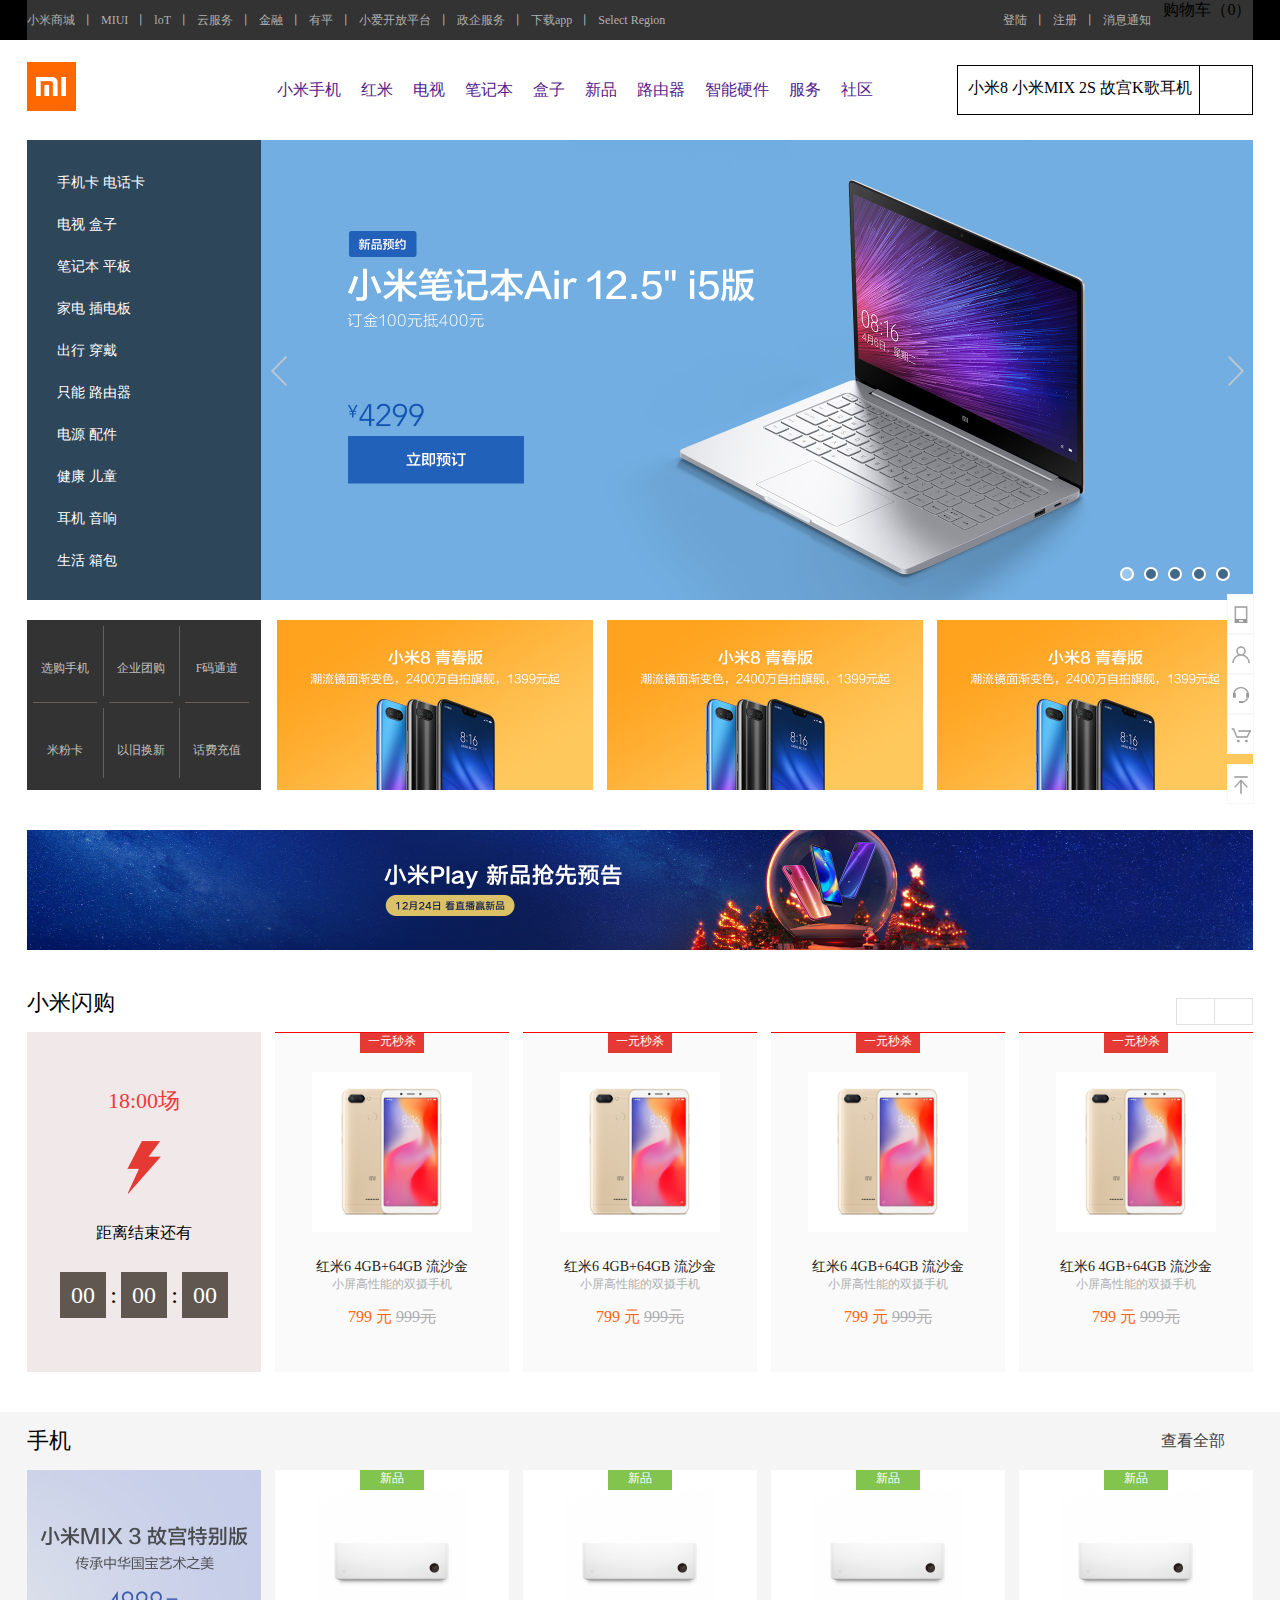
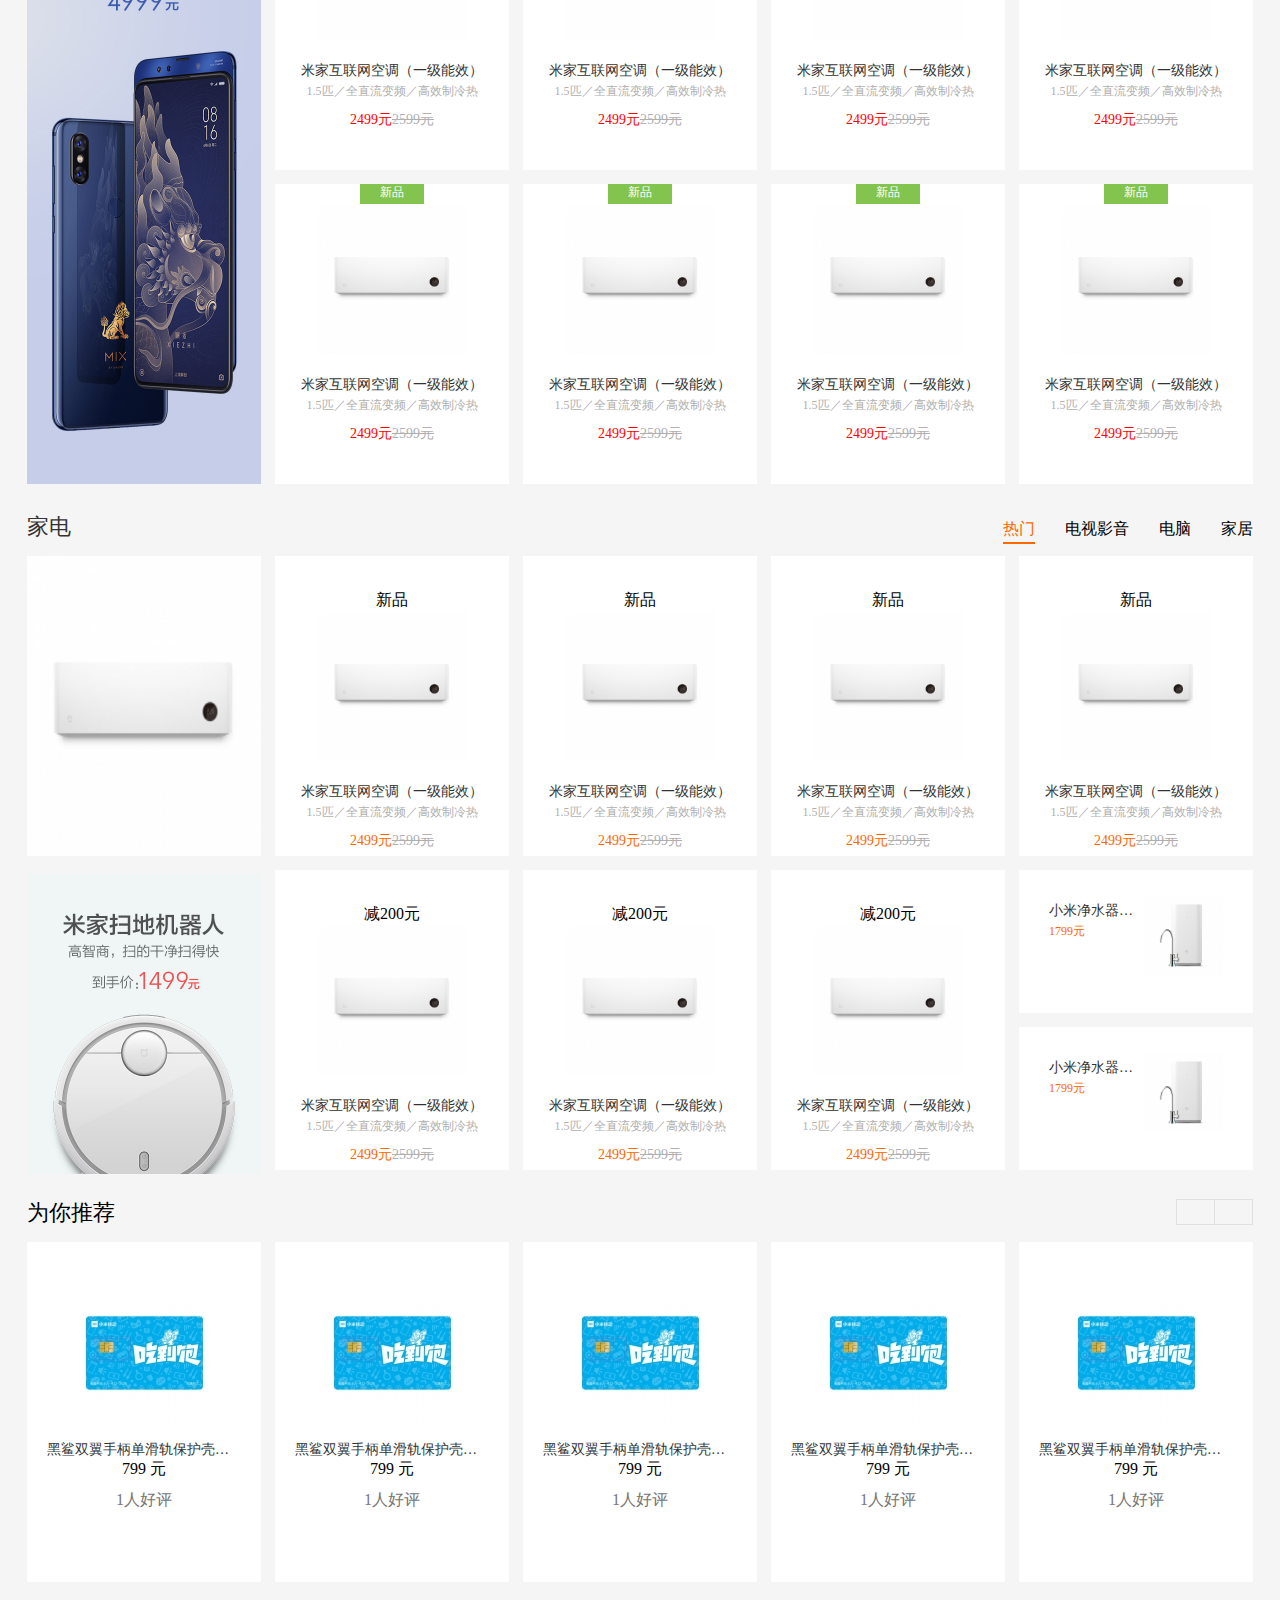
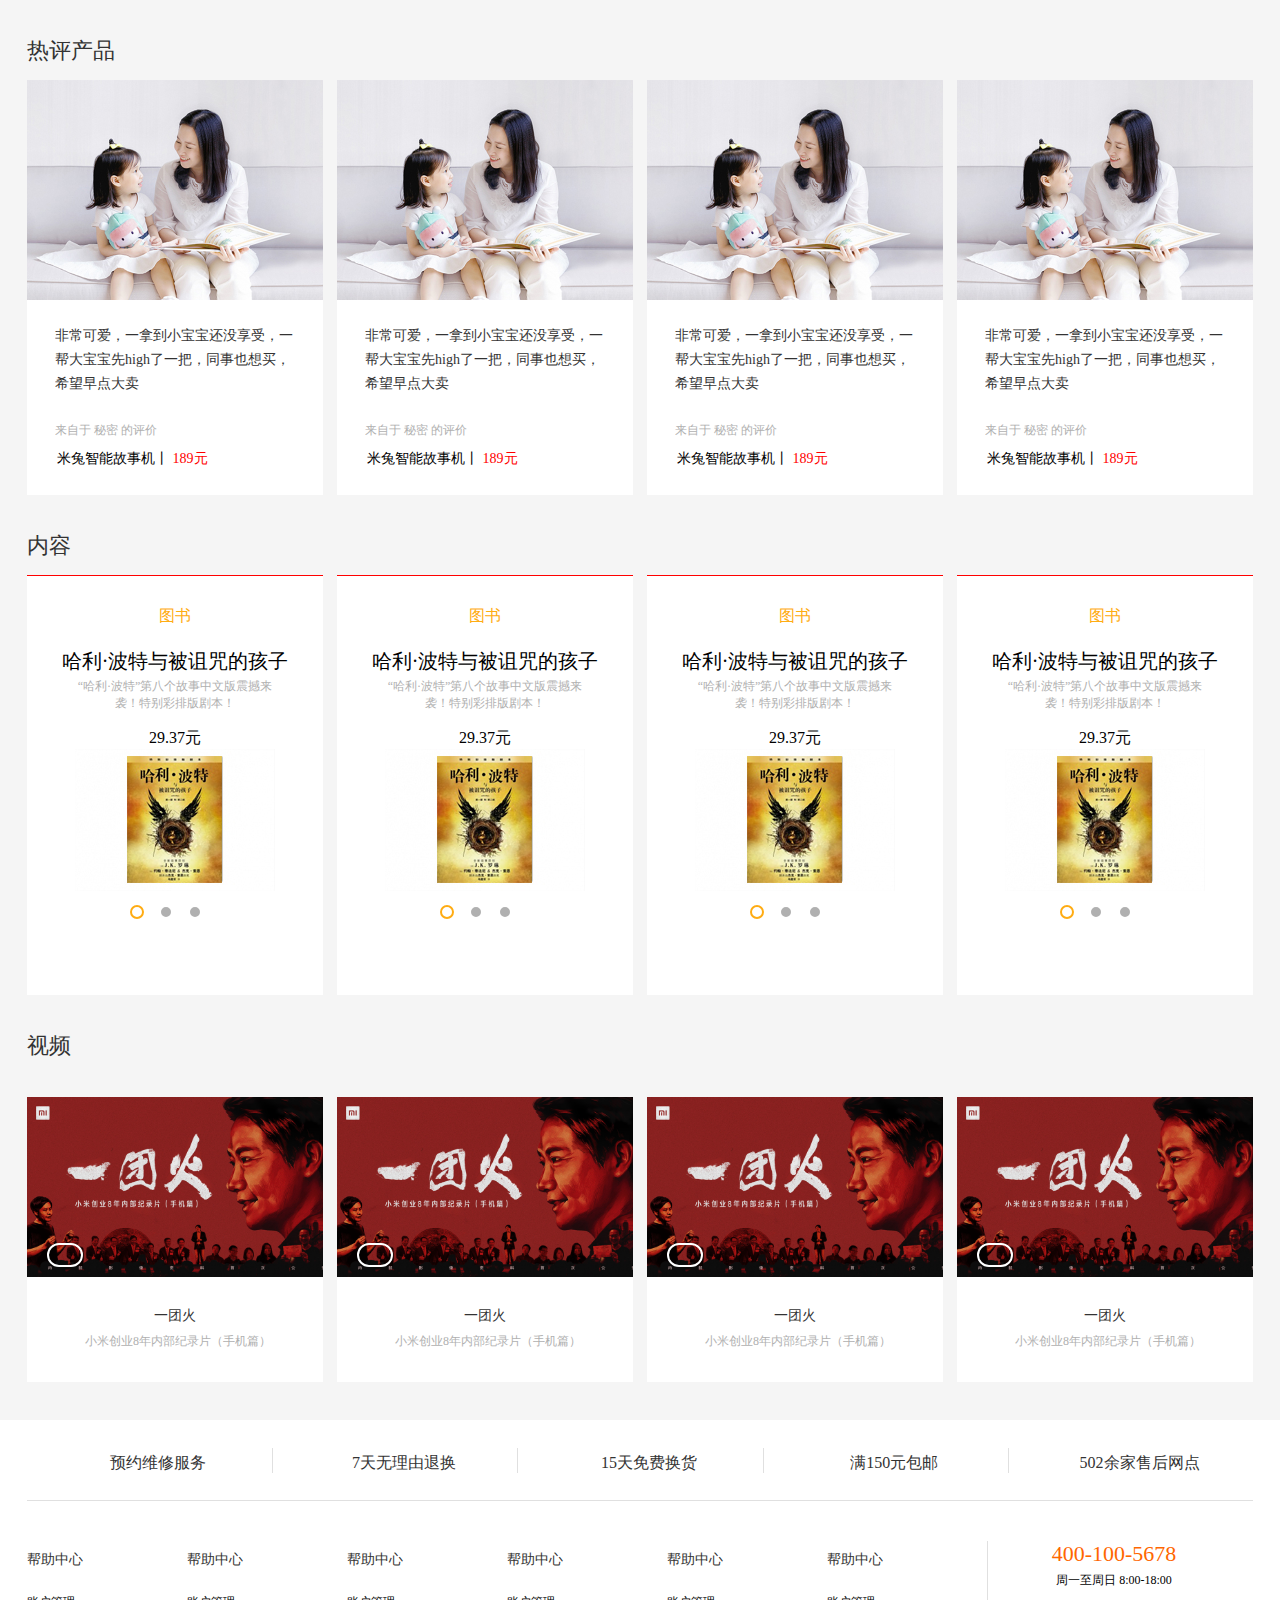
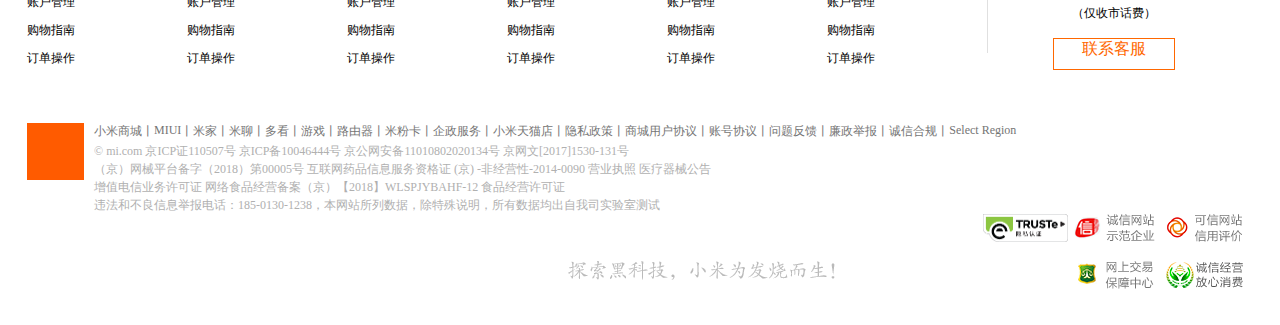
==== commit aa3bf2fc: "556" ====
--- a/index.html
+++ b/index.html
@@ -10,431 +10,1293 @@
 	<body>
 		<!-- 头部开始 -->
 		<div class="head">
-			<div class="head-nei">
+			<div class="head-con">
 				<div class="head-left">
 					<a href="">
 						<div class="text">小米商城</div>
 					</a>
-					<div class="line">|</div>
+					<div class="line">丨</div>
 					<a href="">
 						<div class="text">MIUI</div>
 					</a>
-					<div class="line">|</div>
-					<a href="">
+					<div class="line">丨</div> <a href="">
 						<div class="text">loT</div>
 					</a>
-					<div class="line">|</div>
-					<a href="">
+					<div class="line">丨</div> <a href="">
 						<div class="text">云服务</div>
 					</a>
-					<div class="line">|</div>
-					<a href="">
+					<div class="line">丨</div> <a href="">
 						<div class="text">金融</div>
 					</a>
-					<div class="line">|</div>
-					<a href="">
-						<div class="text">有品</div>
+					<div class="line">丨</div> <a href="">
+						<div class="text">有平</div>
 					</a>
-					<div class="line">|</div>
-					<a href="">
+					<div class="line">丨</div> <a href="">
 						<div class="text">小爱开放平台</div>
 					</a>
-					<div class="line">|</div>
-					<a href="">
+					<div class="line">丨</div> <a href="">
 						<div class="text">政企服务</div>
 					</a>
-					<div class="line">|</div>
-					<a href="">
+					<div class="line">丨</div> <a href="">
 						<div class="text">下载app</div>
 					</a>
-					<div class="line">|</div>
-					<a href="">
+					<div class="line">丨</div> <a href="">
 						<div class="text">Select Region</div>
 					</a>
 				</div>
 				<div class="head-right">
-					<div class="text-box">
+					<div class="text">
 						<a href="">
-							<div class="text">登录</div>
+							<div class="text">登陆</div>
 						</a>
-						<div class="line">|</div>
-						<a href="">
+						<div class="line">丨</div> <a href="">
 							<div class="text">注册</div>
 						</a>
-						<div class="line">|</div>
-						<a href="">
+						<div class="line">丨</div> <a href="">
 							<div class="text">消息通知</div>
 						</a>
 					</div>
-					<div class="head-car"><i class="iconfont">&#xe607;</i>购物车</div>
+					<div class="car">
+						<div class="ca"><i class="iconfont ">&#xe606;</i>购物车（0）</div>
+					</div>
 				</div>
 			</div>
 		</div>
-		<div class="top">
-			<div class="top-con">
-				<img src="./img/1.png">
-				<div class="center">
-					<a href="">
-						<div class="text">小米手机</div>
-					</a>
-					<a href="">
-						<div class="text">红米</div>
-					</a>
-					<a href="">
-						<div class="text">电视</div>
-					</a>
-					<a href="">
-						<div class="text">笔记本</div>
-					</a>
-					<a href="">
-						<div class="text">家电</div>
-					</a>
-					<a href="">
-						<div class="text">新品</div>
-					</a>
-					<a href="">
-						<div class="text">路由器</div>
-					</a>
-					<a href="">
-						<div class="text">智能硬件</div>
-					</a>
-					<a href="">
-						<div class="text">服务</div>
-					</a>
-					<a href="">
-						<div class="text">社区</div>
-					</a>
-				</div>
-				<div class="box">
-					<div class="box1"><i class="iconfont">&#xe634;</i></div>
-				</div>
+
+		<!-- 头部结束 -->
+		<!-- 搜索开始 -->
+		<div class="containa">
+
+			<div class="containar">
+				<div class="header-logo">
+					<div class="header-logo-">
+						<input type="image" src="img/mi%20(2).png" />
+					</div>
+
+				</div>
+				<div class="header-nav">
+					<div class="phoen"><a href="">小米手机</a></div>
+					<div class="phoen"><a href="">红米</a></div>
+					<div class="phoen"><a href="">电视</a></div>
+					<div class="phoen"><a href="">笔记本</a></div>
+					<div class="phoen"><a href="">盒子</a></div>
+					<div class="phoen"><a href="">新品</a></div>
+					<div class="phoen"><a href="">路由器</a></div>
+					<div class="phoen"><a href="">智能硬件</a></div>
+					<div class="phoen"><a href="">服务</a></div>
+					<div class="phoen"><a href="">社区</a></div>
+				</div>
+
+				<div class="ss-ri">
+					<div class="ss-ri-b">
+
+						<input type="text" class="ss-ri-" />
+						<div class="sousuodi">
+							<div class="">
+
+								<div class="sousuo">
+									<span>小米8</span>
+									<span>小米MIX 2S</span>
+									<span>故宫K歌耳机</span>
+
+								</div>
+							</div>
+						</div>
+						<i class="iconfont">&#xe612;</i>
+					</div>
+				</div>
+			</div>
+			<!-- 搜索结束 -->
+			<!-- 闪购 -->
+
+		</div>
+		<!-- 搜索结束 -->
+		<!-- 轮播开始 -->
+		<div class="luobodi">
+
+			<div class="lunbo">
+				<div class="zuobian">
+
+					<ul>
+						<li>手机卡 电话卡<i class="iconfont">&#xe652;</i>
+							<div class="zhanxian">
+								<div class="zhanxian1">
+									<input type="image" src="img/mix3-80.png" /><span>小米MIX 3</span>
+								</div>
+								<div class="zhanxian1">
+									<input type="image" src="img/mix3-80.png" /><span>小米MIX 3</span>
+								</div>
+								<div class="zhanxian1">
+									<input type="image" src="img/mix3-80.png" /><span>小米MIX 3</span>
+								</div>
+								<div class="zhanxian1">
+									<input type="image" src="img/mix3-80.png" /><span>小米MIX 3</span>
+								</div>
+								<div class="zhanxian1">
+									<input type="image" src="img/mix3-80.png" /><span>小米MIX 3</span>
+								</div>
+								<div class="zhanxian1">
+									<input type="image" src="img/mix3-80.png" /><span>小米MIX 3</span>
+								</div>
+							</div>
+						</li>
+						<li>电视 盒子<i class="iconfont">&#xe652;</i>
+							<div class="zhanxian">
+								<div class="zhanxian1">
+									<input type="image" src="img/mix3-80.png" /><span>小米MIX 3</span>
+								</div>
+								<div class="zhanxian1">
+									<input type="image" src="img/mix3-80.png" /><span>小米MIX 3</span>
+								</div>
+								<div class="zhanxian1">
+									<input type="image" src="img/mix3-80.png" /><span>小米MIX 3</span>
+								</div>
+								<div class="zhanxian1">
+									<input type="image" src="img/mix3-80.png" /><span>小米MIX 3</span>
+								</div>
+								<div class="zhanxian1">
+									<input type="image" src="img/mix3-80.png" /><span>小米MIX 3</span>
+								</div>
+								<div class="zhanxian1">
+									<input type="image" src="img/mix3-80.png" /><span>小米MIX 3</span>
+								</div>
+							</div>
+						</li>
+						<li>笔记本 平板<i class="iconfont">&#xe652;</i>
+							<div class="zhanxian">
+								<div class="zhanxian1">
+									<input type="image" src="img/mix3-80.png" /><span>小米MIX 3</span>
+								</div>
+								<div class="zhanxian1">
+									<input type="image" src="img/mix3-80.png" /><span>小米MIX 3</span>
+								</div>
+								<div class="zhanxian1">
+									<input type="image" src="img/mix3-80.png" /><span>小米MIX 3</span>
+								</div>
+								<div class="zhanxian1">
+									<input type="image" src="img/mix3-80.png" /><span>小米MIX 3</span>
+								</div>
+								<div class="zhanxian1">
+									<input type="image" src="img/mix3-80.png" /><span>小米MIX 3</span>
+								</div>
+								<div class="zhanxian1">
+									<input type="image" src="img/mix3-80.png" /><span>小米MIX 3</span>
+								</div>
+							</div>
+						</li>
+						<li>家电 插电板<i class="iconfont">&#xe652;</i>
+							<div class="zhanxian">
+								<div class="zhanxian1">
+									<input type="image" src="img/mix3-80.png" /><span>小米MIX 3</span>
+								</div>
+								<div class="zhanxian1">
+									<input type="image" src="img/mix3-80.png" /><span>小米MIX 3</span>
+								</div>
+								<div class="zhanxian1">
+									<input type="image" src="img/mix3-80.png" /><span>小米MIX 3</span>
+								</div>
+								<div class="zhanxian1">
+									<input type="image" src="img/mix3-80.png" /><span>小米MIX 3</span>
+								</div>
+								<div class="zhanxian1">
+									<input type="image" src="img/mix3-80.png" /><span>小米MIX 3</span>
+								</div>
+								<div class="zhanxian1">
+									<input type="image" src="img/mix3-80.png" /><span>小米MIX 3</span>
+								</div>
+							</div>
+						</li>
+						<li>出行 穿戴<i class="iconfont">&#xe652;</i>
+							<div class="zhanxian">
+								<div class="zhanxian1">
+									<input type="image" src="img/mix3-80.png" /><span>小米MIX 3</span>
+								</div>
+								<div class="zhanxian1">
+									<input type="image" src="img/mix3-80.png" /><span>小米MIX 3</span>
+								</div>
+								<a href="xiangqing.html" class="zhanxian1">
+									<input type="image" src="img/mix3-80.png" /><span>小米MIX 3</span>
+								</a>
+								<div class="zhanxian1">
+									<input type="image" src="img/mix3-80.png" /><span>小米MIX 3</span>
+								</div>
+								<div class="zhanxian1">
+									<input type="image" src="img/mix3-80.png" /><span>小米MIX 3</span>
+								</div>
+								<div class="zhanxian1">
+									<input type="image" src="img/mix3-80.png" /><span>小米MIX 3</span>
+								</div>
+							</div>
+						</li>
+						<li>只能 路由器<i class="iconfont">&#xe652;</i>
+							<div class="zhanxian">
+								<div class="zhanxian1">
+									<input type="image" src="img/mix3-80.png" /><span>小米MIX 3</span>
+								</div>
+								<div class="zhanxian1">
+									<input type="image" src="img/mix3-80.png" /><span>小米MIX 3</span>
+								</div>
+								<div class="zhanxian1">
+									<input type="image" src="img/mix3-80.png" /><span>小米MIX 3</span>
+								</div>
+								<div class="zhanxian1">
+									<input type="image" src="img/mix3-80.png" /><span>小米MIX 3</span>
+								</div>
+								<div class="zhanxian1">
+									<input type="image" src="img/mix3-80.png" /><span>小米MIX 3</span>
+								</div>
+								<div class="zhanxian1">
+									<input type="image" src="img/mix3-80.png" /><span>小米MIX 3</span>
+								</div>
+							</div>
+						</li>
+						<li>电源 配件<i class="iconfont">&#xe652;</i>
+							<div class="zhanxian">
+								<div class="zhanxian1">
+									<input type="image" src="img/mix3-80.png" /><span>小米MIX 3</span>
+								</div>
+								<div class="zhanxian1">
+									<input type="image" src="img/mix3-80.png" /><span>小米MIX 3</span>
+								</div>
+								<div class="zhanxian1">
+									<input type="image" src="img/mix3-80.png" /><span>小米MIX 3</span>
+								</div>
+								<div class="zhanxian1">
+									<input type="image" src="img/mix3-80.png" /><span>小米MIX 3</span>
+								</div>
+								<div class="zhanxian1">
+									<input type="image" src="img/mix3-80.png" /><span>小米MIX 3</span>
+								</div>
+								<div class="zhanxian1">
+									<input type="image" src="img/mix3-80.png" /><span>小米MIX 3</span>
+								</div>
+							</div>
+						</li>
+						<li>健康 儿童<i class="iconfont">&#xe652;</i>
+							<div class="zhanxian">
+								<div class="zhanxian1">
+									<input type="image" src="img/mix3-80.png" /><span>小米MIX 3</span>
+								</div>
+								<div class="zhanxian1">
+									<input type="image" src="img/mix3-80.png" /><span>小米MIX 3</span>
+								</div>
+								<div class="zhanxian1">
+									<input type="image" src="img/mix3-80.png" /><span>小米MIX 3</span>
+								</div>
+								<div class="zhanxian1">
+									<input type="image" src="img/mix3-80.png" /><span>小米MIX 3</span>
+								</div>
+								<div class="zhanxian1">
+									<input type="image" src="img/mix3-80.png" /><span>小米MIX 3</span>
+								</div>
+								<div class="zhanxian1">
+									<input type="image" src="img/mix3-80.png" /><span>小米MIX 3</span>
+								</div>
+							</div>
+						</li>
+						<li>耳机 音响<i class="iconfont">&#xe652;</i>
+							<div class="zhanxian">
+								<div class="zhanxian1">
+									<input type="image" src="img/mix3-80.png" /><span>小米MIX 3</span>
+								</div>
+								<div class="zhanxian1">
+									<input type="image" src="img/mix3-80.png" /><span>小米MIX 3</span>
+								</div>
+								<div class="zhanxian1">
+									<input type="image" src="img/mix3-80.png" /><span>小米MIX 3</span>
+								</div>
+								<div class="zhanxian1">
+									<input type="image" src="img/mix3-80.png" /><span>小米MIX 3</span>
+								</div>
+								<div class="zhanxian1">
+									<input type="image" src="img/mix3-80.png" /><span>小米MIX 3</span>
+								</div>
+								<div class="zhanxian1">
+									<input type="image" src="img/mix3-80.png" /><span>小米MIX 3</span>
+								</div>
+							</div>
+						</li>
+						<li>生活 箱包<i class="iconfont">&#xe652;</i>
+							<div class="zhanxian">
+								<div class="zhanxian1">
+									<input type="image" src="img/mix3-80.png" /><span>小米MIX 3</span>
+								</div>
+								<div class="zhanxian1">
+									<input type="image" src="img/mix3-80.png" /><span>小米MIX 3</span>
+								</div>
+								<div class="zhanxian1">
+									<input type="image" src="img/mix3-80.png" /><span>小米MIX 3</span>
+								</div>
+								<div class="zhanxian1">
+									<input type="image" src="img/mix3-80.png" /><span>小米MIX 3</span>
+								</div>
+								<div class="zhanxian1">
+									<input type="image" src="img/mix3-80.png" /><span>小米MIX 3</span>
+								</div>
+								<div class="zhanxian1">
+									<input type="image" src="img/mix3-80.png" /><span>小米MIX 3</span>
+								</div>
+							</div>
+						</li>
+					</ul>
+
+
+				</div>
+
+				<div class="ditu">
+					<ul>
+						<li><input type="image" src="img/lunbo.jpg" /></li>
+						<li><input type="image" src="img/lunbo.jpg" /></li>
+						<li><input type="image" src="img/lunbo.jpg" /></li>
+						<li><input type="image" src="img/lunbo.jpg" /></li>
+						<li><input type="image" src="img/lunbo.jpg" /></li>
+					</ul>
+				</div>
+				<div class="jingling">
+					<div class="jinglingzuo"></div>
+					<div class="jinglingyou"></div>
+				</div>
+				<div class="luobodian">
+					<div class="lunboyuan" id="ca1"></div>
+					<div class="lunboyuan"></div>
+					<div class="lunboyuan"></div>
+					<div class="lunboyuan"></div>
+					<div class="lunboyuan"></div>
+				</div>
+			</div>
+		</div>
+		<!-- 轮播结束 -->
+		<!-- 广告开始 -->
+		<div class="yongyong">
+			<div class="tu">
+				<div class="tu6">
+					<div>
+						<div class="wenzi">
+							<div class="wenzi1">
+
+								<i class="iconfont">&#xe615;</i>
+							</div>
+							<div>
+								选购手机
+							</div>
+
+						</div>
+						<div class="heng">
+							<div></div>
+						</div>
+					</div>
+					<div>
+						<div class="wenzi">
+							<div class="wenzi1">
+
+								<i class="iconfont">&#xe608;</i>
+							</div>
+							<div>
+								企业团购
+							</div>
+
+						</div>
+						<div class="shu">
+							<div class="shu1"></div>
+							<div class="shu2"></div>
+							<div class="heng">
+								<div>
+
+								</div>
+							</div>
+						</div>
+					</div>
+					<div>
+						<div class="wenzi">
+							<div class="wenzi1">
+
+								<i class="iconfont">&#xe61f;</i>
+							</div>
+							<div>
+								F码通道
+							</div>
+
+						</div>
+						<div class="heng">
+							<div>
+							</div>
+						</div>
+					</div>
+					<div>
+						<div class="wenzi">
+							<div class="wenzi1">
+
+								<i class="iconfont">&#xe611;</i>
+							</div>
+							<div>
+								米粉卡
+							</div>
+
+						</div>
+					</div>
+					<div>
+						<div class="wenzi">
+							<div class="wenzi1">
+
+								<i class="iconfont">&#xe635;</i>
+							</div>
+							<div>
+								以旧换新
+							</div>
+
+						</div>
+						<div class="shu">
+							<div class="shu1"></div>
+							<div class="shu2"></div>
+						</div>
+					</div>
+					<div>
+						<div class="wenzi">
+							<div class="wenzi1">
+
+								<i class="iconfont">&#xe620;</i>
+							</div>
+							<div>
+								话费充值
+							</div>
+
+						</div>
+					</div>
+				</div>
+			</div>
+			<a href="xiangqing1.html" class="tupian"><img src="img/3.jpg"></a>
+			<div class="tupian"><img src="img/3.jpg"></div>
+			<div class="tupian"><img src="img/3.jpg"></div>
+		</div>
+		<!-- 广告结束 -->
+		<div class="chatu1">
+			<input type="image" src="img/choutu1.png" />
+		</div>
+
+		<!-- 闪购 -->
+		<div class="xiaominshangou">
+
+			<div class="shangfang">小米闪购
+
+
+				<div class="jiantou">
+					<div class="jiantouzuo">
+						<i class="iconfont">&#xe648;</i>
+					</div>
+					<div class="jiantouyou">
+						<i class="iconfont">&#xe652;</i>
+					</div>
+				</div>
+
+				<div class="shangoutu">
+
+				</div>
+
+
+			</div>
+			<div class="shangoutu">
+				<div class="shangoutuzuo">
+					<div class="shangushijian">18:00场</div>
+					<input type="image" src="img/shandian.png" class="shandian" />
+					<div class="julijieshu">距离结束还有</div>
+					<div class="daojishidi">
+
+						<div class="daojishi">00</div>
+						<div class="maohao">:</div>
+						<div class="daojishi">00</div>
+						<div class="maohao">:</div>
+						<div class="daojishi">00</div>
+					</div>
+				</div>
+				<div class="shangoutuyou">
+					<div class="youyi">
+						<div class="wenzid">一元秒杀</div>
+						<input type="image" src="img/shouji.jpg" />
+						<div class="wenzi">红米6 4GB+64GB 流沙金</div>
+						<div class="wenzia">小屏高性能的双摄手机</div>
+						<div class="wenzib">799 元 <span>999元</span></div>
+					</div>
+					<div class="youyi">
+						<div class="wenzid">一元秒杀</div>
+						<input type="image" src="img/shouji.jpg" />
+						<div class="wenzi">红米6 4GB+64GB 流沙金</div>
+						<div class="wenzia">小屏高性能的双摄手机</div>
+						<div class="wenzib">799 元 <span>999元</span></div>
+					</div>
+					<div class="youyi">
+						<div class="wenzid">一元秒杀</div>
+						<input type="image" src="img/shouji.jpg" />
+						<div class="wenzi">红米6 4GB+64GB 流沙金</div>
+						<div class="wenzia">小屏高性能的双摄手机</div>
+						<div class="wenzib">799 元 <span>999元</span></div>
+					</div>
+					<div class="youyi">
+						<div class="wenzid">一元秒杀</div>
+						<input type="image" src="img/shouji.jpg" />
+						<div class="wenzi">红米6 4GB+64GB 流沙金</div>
+						<div class="wenzia">小屏高性能的双摄手机</div>
+						<div class="wenzib">799 元 <span>999元</span></div>
+					</div>
+				</div>
+			</div>
+		</div>
+		<!-- 闪购结束 -->
+		<!-- 为你推荐 -->
+		<div class="tjbj">
+			<!-- 手机 -->
+			<div class="shouji">
+				<div class="shoujiding">
+					<div class="shoujidingwenzia">手机</div>
+					<div class="shoujidingwenzib">查看全部<i class="iconfont">&#xe658;</i></div>
+				</div>
+				<div class="shoujitu">
+					<div class="shoujituzuo"><img src="img/shoujizuo.jpg"></div>
+					<div class="shoujituyou">
+						<div class="neirong">
+							<div>
+								<div class="wenzia">新品</div>
+								<img src="img/sjy.jpg">
+								<div class="wenzib">米家互联网空调（一级能效）</div>
+								<div class="wenzic">1.5匹／全直流变频／高效制冷热</div>
+								<div class="wenzid">2499元<span>2599元</span></div>
+							</div>
+
+						</div>
+						<div class="neirong">
+							<div>
+								<div class="wenzia">新品</div>
+								<img src="img/sjy.jpg">
+								<div class="wenzib">米家互联网空调（一级能效）</div>
+								<div class="wenzic">1.5匹／全直流变频／高效制冷热</div>
+								<div class="wenzid">2499元<span>2599元</span></div>
+							</div>
+						</div>
+						<div class="neirong">
+							<div>
+								<div class="wenzia">新品</div>
+								<img src="img/sjy.jpg">
+								<div class="wenzib">米家互联网空调（一级能效）</div>
+								<div class="wenzic">1.5匹／全直流变频／高效制冷热</div>
+								<div class="wenzid">2499元<span>2599元</span></div>
+							</div>
+						</div>
+						<div class="neirong">
+							<div>
+								<div class="wenzia">新品</div>
+								<img src="img/sjy.jpg">
+								<div class="wenzib">米家互联网空调（一级能效）</div>
+								<div class="wenzic">1.5匹／全直流变频／高效制冷热</div>
+								<div class="wenzid">2499元<span>2599元</span></div>
+							</div>
+						</div>
+						<div class="neirong">
+							<div>
+								<div class="wenzia">新品</div>
+								<img src="img/sjy.jpg">
+								<div class="wenzib">米家互联网空调（一级能效）</div>
+								<div class="wenzic">1.5匹／全直流变频／高效制冷热</div>
+								<div class="wenzid">2499元<span>2599元</span></div>
+							</div>
+						</div>
+						<div class="neirong">
+							<div>
+								<div class="wenzia">新品</div>
+								<img src="img/sjy.jpg">
+								<div class="wenzib">米家互联网空调（一级能效）</div>
+								<div class="wenzic">1.5匹／全直流变频／高效制冷热</div>
+								<div class="wenzid">2499元<span>2599元</span></div>
+							</div>
+						</div>
+						<div class="neirong">
+							<div>
+								<div class="wenzia">新品</div>
+								<img src="img/sjy.jpg">
+								<div class="wenzib">米家互联网空调（一级能效）</div>
+								<div class="wenzic">1.5匹／全直流变频／高效制冷热</div>
+								<div class="wenzid">2499元<span>2599元</span></div>
+							</div>
+						</div>
+						<div class="neirong">
+							<div>
+								<div class="wenzia">新品</div>
+								<img src="img/sjy.jpg">
+								<div class="wenzib">米家互联网空调（一级能效）</div>
+								<div class="wenzic">1.5匹／全直流变频／高效制冷热</div>
+								<div class="wenzid">2499元<span>2599元</span></div>
+							</div>
+						</div>
+
+					</div>
+				</div>
+			</div>
+			<!-- 手机结束 -->
+			<!-- 家电开始 -->
+			<div class="home">
+				<div class="home-top">
+					<div class="home-top-left">家电</div>
+					<div class="home-top-right">
+						<ul>
+							<li class="list">热门</li>
+							<li>电视影音</li>
+							<li>电脑</li>
+							<li>家居</li>
+						</ul>
+					</div>
+				</div>
+				<div class="home-bottom">
+					<div class="home-bottom-left">
+						<img src="img/jiadian1.jpg">
+						<img src="img/jiadian2.jpg">
+					</div>
+					<div class="home-bottom-right">
+						<ul>
+							<li>
+								<div class="pingjia">
+									<div class="pingjia1">买的第四台了</div>
+									<div class="pingjia2">来自于 过往云烟 的评价</div>
+								</div>
+								<div class="new">新品</div>
+								<img src="img/kongtiao11.jpg">
+								<div class="text1">米家互联网空调（一级能效）</div>
+								<div class="text2">1.5匹／全直流变频／高效制冷热</div>
+								<div class="text3">2499元<s>2599元</s></div>
+							</li>
+							<li>
+								<div class="pingjia">
+									<div class="pingjia1">买的第四台了</div>
+									<div class="pingjia2">来自于 过往云烟 的评价</div>
+								</div>
+								<div class="new">新品</div>
+								<img src="img/kongtiao11.jpg">
+								<div class="text1">米家互联网空调（一级能效）</div>
+								<div class="text2">1.5匹／全直流变频／高效制冷热</div>
+								<div class="text3">2499元<s>2599元</s></div>
+							</li>
+							<li>
+								<div class="pingjia">
+									<div class="pingjia1">买的第四台了</div>
+									<div class="pingjia2">来自于 过往云烟 的评价</div>
+								</div>
+								<div class="new">新品</div>
+								<img src="img/kongtiao11.jpg">
+								<div class="text1">米家互联网空调（一级能效）</div>
+								<div class="text2">1.5匹／全直流变频／高效制冷热</div>
+								<div class="text3">2499元<s>2599元</s></div>
+							</li>
+							<li>
+								<div class="pingjia">
+									<div class="pingjia1">买的第四台了</div>
+									<div class="pingjia2">来自于 过往云烟 的评价</div>
+								</div>
+								<div class="new">新品</div>
+								<img src="img/kongtiao11.jpg">
+								<div class="text1">米家互联网空调（一级能效）</div>
+								<div class="text2">1.5匹／全直流变频／高效制冷热</div>
+								<div class="text3">2499元<s>2599元</s></div>
+							</li>
+							<li>
+								<div class="pingjia">
+									<div class="pingjia1">买的第四台了</div>
+									<div class="pingjia2">来自于 过往云烟 的评价</div>
+								</div>
+								<div class="jian">减200元</div>
+								<img src="img/kongtiao11.jpg">
+								<div class="text1">米家互联网空调（一级能效）</div>
+								<div class="text2">1.5匹／全直流变频／高效制冷热</div>
+								<div class="text3">2499元<s>2599元</s></div>
+							</li>
+							<li>
+								<div class="pingjia">
+									<div class="pingjia1">买的第四台了</div>
+									<div class="pingjia2">来自于 过往云烟 的评价</div>
+								</div>
+								<div class="jian">减200元</div>
+								<img src="img/kongtiao11.jpg">
+								<div class="text1">米家互联网空调（一级能效）</div>
+								<div class="text2">1.5匹／全直流变频／高效制冷热</div>
+								<div class="text3">2499元<s>2599元</s></div>
+							</li>
+							<li>
+								<div class="pingjia">
+									<div class="pingjia1">买的第四台了</div>
+									<div class="pingjia2">来自于 过往云烟 的评价</div>
+								</div>
+								<div class="jian">减200元</div>
+								<img src="img/kongtiao11.jpg">
+								<div class="text1">米家互联网空调（一级能效）</div>
+								<div class="text2">1.5匹／全直流变频／高效制冷热</div>
+								<div class="text3">2499元<s>2599元</s></div>
+							</li>
+							<div class="big-box">
+								<div class="box">
+									<div class="box-left">
+										<div class="text">小米净水器（厨下式）</div>
+										<div class="money">1799元</div>
+									</div>
+									<div class="box-right">
+										<img src="img/jingshuiqi.jpg">
+									</div>
+								</div>
+								<div class="box">
+									<div class="box-left">
+										<div class="text">小米净水器（厨下式）</div>
+										<div class="money">1799元</div>
+									</div>
+									<div class="box-right">
+										<img src="img/jingshuiqi.jpg">
+									</div>
+								</div>
+							</div>
+						</ul>
+					</div>
+				</div>
+			</div>
+			<!-- 家电结束 -->
+			<!-- 为你推荐 -->
+			<div class="weinituijian">
+
+				<div class="tjshangfang">为你推荐
+
+
+					<div class="shangfang">
+						<div class="jiantouzuo">
+							<i class="iconfont">&#xe622;</i>
+						</div>
+						<div class="jiantouyou">
+							<i class="iconfont">&#xe61f;</i>
+						</div>
+					</div>
+				</div>
+				<div class="tuij15">
+					<ul>
+						<li class="xiaochujianu">
+							<div class="wjtuyi">
+								<div class="youer">
+									<input type="image" src="img/wntj.jpg" />
+									<div class="wenzi">黑鲨双翼手柄单滑轨保护壳黑鲨双翼手柄单滑轨保护壳</div>
+									<div class="wenzib">799 元</div>
+									<div class="wenzic">1人好评</div>
+								</div>
+							</div>
+						</li>
+						<li>
+							<div class="wjtuyi">
+								<div class="youer">
+									<input type="image" src="img/wntj.jpg" />
+									<div class="wenzi">黑鲨双翼手柄单滑轨保护壳黑鲨双翼手柄单滑轨保护壳</div>
+									<div class="wenzib">799 元</div>
+									<div class="wenzic">1人好评</div>
+								</div>
+							</div>
+						</li>
+						<li>
+							<div class="wjtuyi">
+								<div class="youer">
+									<input type="image" src="img/wntj.jpg" />
+									<div class="wenzi">黑鲨双翼手柄单滑轨保护壳黑鲨双翼手柄单滑轨保护壳</div>
+									<div class="wenzib">799 元</div>
+									<div class="wenzic">1人好评</div>
+								</div>
+							</div>
+						</li>
+						<li>
+							<div class="wjtuyi">
+								<div class="youer">
+									<input type="image" src="img/wntj.jpg" />
+									<div class="wenzi">黑鲨双翼手柄单滑轨保护壳黑鲨双翼手柄单滑轨保护壳</div>
+									<div class="wenzib">799 元</div>
+									<div class="wenzic">1人好评</div>
+								</div>
+							</div>
+						</li>
+						<li>
+							<div class="wjtuyi">
+								<div class="youer">
+									<input type="image" src="img/wntj.jpg" />
+									<div class="wenzi">黑鲨双翼手柄单滑轨保护壳黑鲨双翼手柄单滑轨保护壳</div>
+									<div class="wenzib">799 元</div>
+									<div class="wenzic">1人好评</div>
+								</div>
+							</div>
+						</li>
+						<li class="xiaochujianu">
+							<div class="wjtuyi">
+								<div class="youer">
+									<input type="image" src="img/wntj.jpg" />
+									<div class="wenzi">黑鲨双翼手柄单滑轨保护壳黑鲨双翼手柄单滑轨保护壳</div>
+									<div class="wenzib">799 元</div>
+									<div class="wenzic">1人好评</div>
+								</div>
+							</div>
+						</li>
+						<li>
+							<div class="wjtuyi">
+								<div class="youer">
+									<input type="image" src="img/wntj.jpg" />
+									<div class="wenzi">黑鲨双翼手柄单滑轨保护壳黑鲨双翼手柄单滑轨保护壳</div>
+									<div class="wenzib">799 元</div>
+									<div class="wenzic">1人好评</div>
+								</div>
+							</div>
+						</li>
+						<li>
+							<div class="wjtuyi">
+								<div class="youer">
+									<input type="image" src="img/wntj.jpg" />
+									<div class="wenzi">黑鲨双翼手柄单滑轨保护壳黑鲨双翼手柄单滑轨保护壳</div>
+									<div class="wenzib">799 元</div>
+									<div class="wenzic">1人好评</div>
+								</div>
+							</div>
+						</li>
+						<li>
+							<div class="wjtuyi">
+								<div class="youer">
+									<input type="image" src="img/wntj.jpg" />
+									<div class="wenzi">黑鲨双翼手柄单滑轨保护壳黑鲨双翼手柄单滑轨保护壳</div>
+									<div class="wenzib">799 元</div>
+									<div class="wenzic">1人好评</div>
+								</div>
+							</div>
+						</li>
+						<li>
+							<div class="wjtuyi">
+								<div class="youer">
+									<input type="image" src="img/wntj.jpg" />
+									<div class="wenzi">黑鲨双翼手柄单滑轨保护壳黑鲨双翼手柄单滑轨保护壳</div>
+									<div class="wenzib">799 元</div>
+									<div class="wenzic">1人好评</div>
+								</div>
+							</div>
+						</li>
+						<li class="xiaochujianu">
+							<div class="wjtuyi">
+								<div class="youer">
+									<input type="image" src="img/wntj.jpg" />
+									<div class="wenzi">黑鲨双翼手柄单滑轨保护壳黑鲨双翼手柄单滑轨保护壳</div>
+									<div class="wenzib">799 元</div>
+									<div class="wenzic">1人好评</div>
+								</div>
+							</div>
+						</li>
+						<li>
+							<div class="wjtuyi">
+								<div class="youer">
+									<input type="image" src="img/wntj.jpg" />
+									<div class="wenzi">黑鲨双翼手柄单滑轨保护壳黑鲨双翼手柄单滑轨保护壳</div>
+									<div class="wenzib">799 元</div>
+									<div class="wenzic">1人好评</div>
+								</div>
+							</div>
+						</li>
+						<li>
+							<div class="wjtuyi">
+								<div class="youer">
+									<input type="image" src="img/wntj.jpg" />
+									<div class="wenzi">黑鲨双翼手柄单滑轨保护壳黑鲨双翼手柄单滑轨保护壳</div>
+									<div class="wenzib">799 元</div>
+									<div class="wenzic">1人好评</div>
+								</div>
+							</div>
+						</li>
+						<li>
+							<div class="wjtuyi">
+								<div class="youer">
+									<input type="image" src="img/wntj.jpg" />
+									<div class="wenzi">黑鲨双翼手柄单滑轨保护壳黑鲨双翼手柄单滑轨保护壳</div>
+									<div class="wenzib">799 元</div>
+									<div class="wenzic">1人好评</div>
+								</div>
+							</div>
+						</li>
+						<li>
+							<div class="wjtuyi">
+								<div class="youer">
+									<input type="image" src="img/wntj.jpg" />
+									<div class="wenzi">黑鲨双翼手柄单滑轨保护壳黑鲨双翼手柄单滑轨保护壳</div>
+									<div class="wenzib">799 元</div>
+									<div class="wenzic">1人好评</div>
+								</div>
+							</div>
+						</li>
+					</ul>
+				</div>
+
+			</div>
+			<!-- 热评产品 -->
+			<div class="rpcp">
+				<div class="ding">热评产品
+
+				</div>
+				<div class="rpcptu">
+
+					<div class="rpcp1" id="rpcp1">
+						<div><input type="image" src="img/rp.jpg" /></div>
+						<div class="wenzia">非常可爱，一拿到小宝宝还没享受，一帮大宝宝先high了一把，同事也想买，希望早点大卖</div>
+						<div class="wenzib">来自于 秘密 的评价</div>
+						<div class="wenzic">米兔智能故事机<span>丨</span>
+							<p>189元</p>
+						</div>
+					</div>
+					<div class="rpcp1">
+						<div><input type="image" src="img/rp.jpg" /></div>
+						<div class="wenzia">非常可爱，一拿到小宝宝还没享受，一帮大宝宝先high了一把，同事也想买，希望早点大卖</div>
+						<div class="wenzib">来自于 秘密 的评价</div>
+						<div class="wenzic">米兔智能故事机<span>丨</span>
+							<p>189元</p>
+						</div>
+					</div>
+					<div class="rpcp1">
+						<div><input type="image" src="img/rp.jpg" /></div>
+						<div class="wenzia">非常可爱，一拿到小宝宝还没享受，一帮大宝宝先high了一把，同事也想买，希望早点大卖</div>
+						<div class="wenzib">来自于 秘密 的评价</div>
+						<div class="wenzic">米兔智能故事机<span>丨</span>
+							<p>189元</p>
+						</div>
+					</div>
+					<div class="rpcp1">
+						<div><input type="image" src="img/rp.jpg" /></div>
+						<div class="wenzia">非常可爱，一拿到小宝宝还没享受，一帮大宝宝先high了一把，同事也想买，希望早点大卖</div>
+						<div class="wenzib">来自于 秘密 的评价</div>
+						<div class="wenzic">米兔智能故事机<span>丨</span>
+							<p>189元</p>
+						</div>
+					</div>
+				</div>
+			</div>
+			<!-- 内容 -->
+			<div class="neirongl">
+				<div class="ding">内容</div>
+				<div class="ditu">
+					<div class="dituneirong" id="ditu1">
+						<div class="wenzia">图书</div>
+						<div class="lunbo">
+							<div class="wenzib">哈利·波特与被诅咒的孩子</div>
+							<div class="wenzic">“哈利·波特”第八个故事中文版震撼来袭！特别彩排版剧本！</div>
+							<div class="wencid">29.37元</div>
+							<img src="img/neirong.png">
+							<div class="yuandiand">
+
+								<div class="yuandian">
+									<div class="yuandian1"></div>
+									<div></div>
+									<div></div>
+								</div>
+
+							</div>
+						</div>
+					</div>
+
+					<div>
+						<div class="dituneirong" id="ditu1">
+							<div class="wenzia">图书</div>
+							<div class="lunbo">
+								<div class="wenzib">哈利·波特与被诅咒的孩子</div>
+								<div class="wenzic">“哈利·波特”第八个故事中文版震撼来袭！特别彩排版剧本！</div>
+								<div class="wencid">29.37元</div>
+								<img src="img/neirong.png">
+								<div class="yuandiand">
+
+									<div class="yuandian">
+										<div class="yuandian1"></div>
+										<div></div>
+										<div></div>
+									</div>
+
+								</div>
+							</div>
+						</div>
+					</div>
+					<div>
+						<div class="dituneirong" id="ditu1">
+							<div class="wenzia">图书</div>
+							<div class="lunbo">
+								<div class="wenzib">哈利·波特与被诅咒的孩子</div>
+								<div class="wenzic">“哈利·波特”第八个故事中文版震撼来袭！特别彩排版剧本！</div>
+								<div class="wencid">29.37元</div>
+								<img src="img/neirong.png">
+								<div class="yuandiand">
+
+									<div class="yuandian">
+										<div class="yuandian1"></div>
+										<div></div>
+										<div></div>
+									</div>
+
+								</div>
+							</div>
+						</div>
+					</div>
+					<div>
+						<div class="dituneirong" id="ditu1">
+							<div class="wenzia">图书</div>
+							<div class="lunbo">
+								<div class="wenzib">哈利·波特与被诅咒的孩子</div>
+								<div class="wenzic">“哈利·波特”第八个故事中文版震撼来袭！特别彩排版剧本！</div>
+								<div class="wencid">29.37元</div>
+								<img src="img/neirong.png">
+								<div class="yuandiand">
+
+									<div class="yuandian">
+										<div class="yuandian1"></div>
+										<div></div>
+										<div></div>
+									</div>
+
+								</div>
+							</div>
+						</div>
+					</div>
+
+				</div>
+			</div>
+			<!-- 内容结束 -->
+			<!-- 视频 -->
+			<div class="shipin">
+				<div class="ding">
+					视频
+				</div>
+				<div class="neirong">
+					<ul>
+						<li class="neirongl neirongl1">
+							<div class="wenzi">
+								<img src="img/sp.jpg">
+								<div class="wenzia iconfont">&#xe600;</div>
+							</div>
+							<p class="wenzib">一团火</p>
+							<p class="wenzic">小米创业8年内部纪录片（手机篇）</p>
+						</li>
+						<li class="neirongl">
+							<div class="wenzi">
+								<img src="img/sp.jpg">
+								<div class="wenzia iconfont">&#xe600;</div>
+							</div>
+							<p class="wenzib">一团火</p>
+							<p class="wenzic">小米创业8年内部纪录片（手机篇）</p>
+						</li>
+						<li class="neirongl">
+							<div class="wenzi">
+								<img src="img/sp.jpg">
+								<div class="wenzia iconfont">&#xe600;</div>
+							</div>
+							<p class="wenzib">一团火</p>
+							<p class="wenzic">小米创业8年内部纪录片（手机篇）</p>
+						</li>
+						<li class="neirongl">
+							<div class="wenzi">
+								<img src="img/sp.jpg">
+								<div class="wenzia iconfont">&#xe600;</div>
+							</div>
+							<p class="wenzib">一团火</p>
+							<p class="wenzic">小米创业8年内部纪录片（手机篇）</p>
+						</li>
+					</ul>
+				</div>
+			</div>
+			<!-- TAB -->
+			<div class="tab">
+				<div class="ding">
+					<div class="kuai">
+						<div class="text text1">
+							<i class="iconfont">&#xe629;<span>预约维修服务</span></i>
+						</div>
+					</div>
+					<div class="kuai">
+						<div class="text">
+							<i class="iconfont">&#xe67d;<span>7天无理由退换</span></i>
+						</div>
+					</div>
+					<div class="kuai">
+						<div class="text">
+							<i class="iconfont">&#xe639;<span>15天免费换货</span></i>
+						</div>
+					</div>
+					<div class="kuai">
+						<div class="text">
+							<i class="iconfont">&#xe608;<span>满150元包邮</span></i>
+						</div>
+					</div>
+					<div class="kuai">
+						<div class="text">
+							<i class="iconfont">&#xe68c;<span>502余家售后网点</span></i>
+						</div>
+					</div>
+
+				</div>
+				<div class="neirong">
+					<div class="wenzidi">
+						<div class="wenzia">帮助中心</div>
+						<div>账户管理</div>
+						<div>购物指南</div>
+						<div>订单操作</div>
+					</div>
+					<div class="wenzidi">
+						<div class="wenzia">帮助中心</div>
+						<div>账户管理</div>
+						<div>购物指南</div>
+						<div>订单操作</div>
+					</div>
+					<div class="wenzidi">
+						<div class="wenzia">帮助中心</div>
+						<div>账户管理</div>
+						<div>购物指南</div>
+						<div>订单操作</div>
+					</div>
+					<div class="wenzidi">
+						<div class="wenzia">帮助中心</div>
+						<div>账户管理</div>
+						<div>购物指南</div>
+						<div>订单操作</div>
+					</div>
+					<div class="wenzidi">
+						<div class="wenzia">帮助中心</div>
+						<div>账户管理</div>
+						<div>购物指南</div>
+						<div>订单操作</div>
+					</div>
+					<div class="wenzidi">
+						<div class="wenzia">帮助中心</div>
+						<div>账户管理</div>
+						<div>购物指南</div>
+						<div>订单操作</div>
+					</div>
+					<div class="tu">
+						<div class="haoma">400-100-5678</div>
+						<div class="wenzi">周一至周日 8:00-18:00</div>
+						<div class="wenzi">（仅收市话费）</div>
+						<div class="kefu">联系客服</div>
+					</div>
+				</div>
+				<div class="allr">
+					<div class="allrt">
+						<ul>
+							<li>
+								<a href="" class="allra1"></a>
+								<div class="allrd1">
+									<img src="img/2wn.png" alt="">
+									<p>手机扫一扫一分赢好礼</p>
+								</div>
+							</li>
+							<li>
+								<a href="" class="allra2"></a>
+								<div class="allrd2">
+									<p>个人中心</p>
+								</div>
+							</li>
+							<li>
+								<a href="" class="allra3"></a>
+								<div class="allrd3">
+									<p>联系客服</p>
+								</div>
+							</li>
+							<li>
+								<a href="" class="allra4"></a>
+								<div class="allrd4">
+									<p>购物车(0)</p>
+								</div>
+							</li>
+						</ul>
+						<div class="allrb">
+							<a href="#xmtop" class="allrba"></a>
+							<div class="allrd6">
+								<p>个人中心</p>
+							</div>
+						</div>
+					</div>
+				</div>
+				<div class="end">
+					<div class="end-top">
+						<div class="logo"></div>
+						<div class="end-top-left">
+							<div class="text1">
+								<div class="text1-list">小米商城</div>
+								<div class="text1-line">丨</div>
+								<div class="text1-list">MIUI</div>
+								<div class="text1-line">丨</div>
+								<div class="text1-list">米家</div>
+								<div class="text1-line">丨</div>
+								<div class="text1-list">米聊</div>
+								<div class="text1-line">丨</div>
+								<div class="text1-list">多看</div>
+								<div class="text1-line">丨</div>
+								<div class="text1-list">游戏</div>
+								<div class="text1-line">丨</div>
+								<div class="text1-list">路由器</div>
+								<div class="text1-line">丨</div>
+								<div class="text1-list">米粉卡</div>
+								<div class="text1-line">丨</div>
+								<div class="text1-list">企政服务</div>
+								<div class="text1-line">丨</div>
+								<div class="text1-list">小米天猫店</div>
+								<div class="text1-line">丨</div>
+								<div class="text1-list">隐私政策</div>
+								<div class="text1-line">丨</div>
+								<div class="text1-list">商城用户协议</div>
+								<div class="text1-line">丨</div>
+								<div class="text1-list">账号协议</div>
+								<div class="text1-line">丨</div>
+								<div class="text1-list">问题反馈</div>
+								<div class="text1-line">丨</div>
+								<div class="text1-list">廉政举报</div>
+								<div class="text1-line">丨</div>
+								<div class="text1-list">诚信合规</div>
+								<div class="text1-line">丨</div>
+								<div class="text1-list">Select Region</div>
+							</div>
+							<div class="text2">
+								<span>© </span>
+								<span>mi.com</span>
+								<span> 京ICP证110507号 </span>
+								<span>京ICP备10046444号</span>
+								<span>京公网安备11010802020134号 </span>
+								<span>京网文[2017]1530-131号 </span>
+							</div>
+							<div class="text2">
+								<span>（京）网械平台备字（2018）第00005号</span>
+								<span>互联网药品信息服务资格证 (京) -非经营性-2014-0090</span>
+								<span>营业执照</span>
+								<span>医疗器械公告</span>
+							</div>
+							<div class="text2">
+								<span>增值电信业务许可证</span>
+								<span> 网络食品经营备案（京）【2018】WLSPJYBAHF-12 </span>
+								<span>食品经营许可证</span>
+							</div>
+							<div class="text2">违法和不良信息举报电话：185-0130-1238，本网站所列数据，除特殊说明，所有数据均出自我司实验室测试</div>
+							<div class="tu">
+								<sanp>
+									<img src="img/end1.png">
+								</sanp>
+								<sanp>
+									<img src="img/end2.png">
+
+								</sanp>
+								<sanp>
+									<img src="img/end3.png">
+
+								</sanp>
+							</div>
+						</div>
+					</div>
+					<div class="bottom">
+						<div class="text3">
+							<img src="img/xiaomiwenzi.png">
+						</div>
+						<div class="tu1">
+							<span>
+								<img src="img/end4.png">
+							</span>
+							<span>
+								<img src="img/end5.png">
+
+							</span>
+						</div>
+					</div>
+				</div>
+
 			</div>
 		</div>
 		</div>
-		<!-- banner开始 -->
-		<section class="banner">
-			<div class="banner-img-box">
-				<ul>
-					<li><img src="img/banner-img1.jpg"></li>
-					<li><img src="img/banner-img2.jpg"></li>
-					<li><img src="img/banner-img3.jpg"></li>
-					<li><img src="img/banner-img4.jpg"></li>
-					<li><img src="img/banner-img5.jpg"></li>
-				</ul>
-			</div>
-			<div class="banner-list-box"></div>
-			<div class="dian-box">
-				<div>
-					<div class="a"></div>
-					<div></div>
-					<div></div>
-					<div></div>
-					<div></div>
-				</div>
-			</div>
-			<div class="jiantou-box-left"></div>
-			<div class="jiantou-box-right"></div>
-		</section>
-		<!-- banner结束 -->
-		<!-- 闪购开始 -->
-		<section class="shangou">
-			<div class="shang">
-
-				<div class="wenzi">小米闪购</div>
-				<div class="jiantou">
-					<div class="zuojiantou"><i class="iconfont">&#xe604;</i></div>
-					<div class="youjiantou"><i class="iconfont">&#xe602;</i></div>
-				</div>
-			</div>
-			<div class="xia">
-				<div class="xia-left">
-					<div class="zi">22:00 场</div>
-					<div class="shandian"><img src="img/shandian.png"></div>
-					<div class="juli">距离结束还有</div>
-					<div class="shijian-bigbox">
-						<div class="shijian">00</div>
-						<div class="shijian2">:</div>
-						<div class="shijian3">00</div>
-						<div class="shijian4">:</div>
-						<div class="shijian5">00</div>
-					</div>
-				</div>
-				<div class="xia-right">
-					<ul class="clear">
-						<div class="gaitu">
-						<li class="xia-right-box5">
-							<div class="miaosha">9.9元秒杀</div>
-							<h3 class="mijia">米家便携电动剃须刀 黑色黑色黑色黑色</h3>
-							<h3 class="nanren">男人必备的第二把剃须刀</h3>
-							<p class="price">  
-							<span class="jiu">9.9元</span>
-							<del class="yibaiqi">179元</del>   
-							</p>
-						</li>
-						</div>
-						<li class="xia-right-box6">
-							<div class="miaosha">9.9元秒杀</div>
-							<h3 class="mijia">米家便携电动剃须刀 黑色黑色黑色黑色</h3>
-							<h3 class="nanren">男人必备的第二把剃须刀</h3>
-							<p class="price">  
-							<span class="jiu">9.9元</span>
-							<del class="yibaiqi">179元</del>   
-							</p>
-						</li>
-						<li class="xia-right-box7">
-							<div class="miaosha">9.9元秒杀</div>
-							<h3 class="mijia">米家便携电动剃须刀 黑色黑色黑色黑色</h3>
-							<h3 class="nanren">男人必备的第二把剃须刀</h3>
-							<p class="price">  
-							<span class="jiu">9.9元</span>
-							<del class="yibaiqi">179元</del>   
-							</p>
-						</li>
-						<li class="xia-right-box8">
-							<div class="miaosha">9.9元秒杀</div>
-							<h3 class="mijia">米家便携电动剃须刀 黑色黑色黑色黑色</h3>
-							<h3 class="nanren">男人必备的第二把剃须刀</h3>
-							<p class="price">  
-							<span class="jiu">9.9元</span>
-							<del class="yibaiqi">179元</del>   
-							</p>
-						</li>
-					</ul>
-				</div>
-			</div>
-
-		</section>
-		<!-- 闪购结束 -->
-
-		<!-- 家电开始 -->
-		<section class="shangou">
-					<div class="shang">
-		
-						<div class="wenzi">家电</div>
-						<div class="jiantou">
-							<div class="zuojiantou"><i class="iconfont">&#xe604;</i></div>
-							<div class="youjiantou"><i class="iconfont">&#xe602;</i></div>
-						</div>
-					</div>
-					<div class="xia">
-						<div class="xia-left1">
-							<img src="img/jiadian.jpg" >
-						</div>
-						<div class="xia-right">
-							<ul class="clear">
-								<div class="gaitu">
-								<li class="xia-right-box1">
-									<div class="miaosha">9.9元秒杀</div>
-									<h3 class="mijia">米家便携电动剃须刀 黑色黑色黑色黑色</h3>
-									<h3 class="nanren">男人必备的第二把剃须刀</h3>
-									<p class="price">  
-									<span class="jiu">9.9元</span>
-									<del class="yibaiqi">179元</del>   
-									</p>
-								</li>
-								</div>
-								<li class="xia-right-box2">
-									<div class="miaosha">9.9元秒杀</div>
-									<h3 class="mijia">米家便携电动剃须刀 黑色黑色黑色黑色</h3>
-									<h3 class="nanren">男人必备的第二把剃须刀</h3>
-									<p class="price">  
-									<span class="jiu">9.9元</span>
-									<del class="yibaiqi">179元</del>   
-									</p>
-								</li>
-								<li class="xia-right-box3">
-									<div class="miaosha">9.9元秒杀</div>
-									<h3 class="mijia">米家便携电动剃须刀 黑色黑色黑色黑色</h3>
-									<h3 class="nanren">男人必备的第二把剃须刀</h3>
-									<p class="price">  
-									<span class="jiu">9.9元</span>
-									<del class="yibaiqi">179元</del>   
-									</p>
-								</li>
-								<li class="xia-right-box4">
-									<div class="miaosha">9.9元秒杀</div>
-									<h3 class="mijia">米家便携电动剃须刀 黑色黑色黑色黑色</h3>
-									<h3 class="nanren">男人必备的第二把剃须刀</h3>
-									<p class="price">  
-									<span class="jiu">9.9元</span>
-									<del class="yibaiqi">179元</del>   
-									</p>
-								</li>
-							</ul>
-						</div>
-					</div>
-		
-				</section>
-				<section class="shangou">
-							
-							<div class="xia">
-								<div class="xia-left1">
-									<img src="img/jiadian5.jpg" >
-								</div>
-								<div class="xia-right">
-									<ul class="clear">
-										<div class="gaitu">
-										<li class="xia-right-box1">
-											<div class="miaosha">9.9元秒杀</div>
-											<h3 class="mijia">米家便携电动剃须刀 黑色黑色黑色黑色</h3>
-											<h3 class="nanren">男人必备的第二把剃须刀</h3>
-											<p class="price">  
-											<span class="jiu">9.9元</span>
-											<del class="yibaiqi">179元</del>   
-											</p>
-										</li>
-										</div>
-										<li class="xia-right-box2">
-											<div class="miaosha">9.9元秒杀</div>
-											<h3 class="mijia">米家便携电动剃须刀 黑色黑色黑色黑色</h3>
-											<h3 class="nanren">男人必备的第二把剃须刀</h3>
-											<p class="price">  
-											<span class="jiu">9.9元</span>
-											<del class="yibaiqi">179元</del>   
-											</p>
-										</li>
-										<li class="xia-right-box3">
-											<div class="miaosha">9.9元秒杀</div>
-											<h3 class="mijia">米家便携电动剃须刀 黑色黑色黑色黑色</h3>
-											<h3 class="nanren">男人必备的第二把剃须刀</h3>
-											<p class="price">  
-											<span class="jiu">9.9元</span>
-											<del class="yibaiqi">179元</del>   
-											</p>
-										</li>
-										<li class="xia-right-box4">
-											<div class="miaosha">9.9元秒杀</div>
-											<h3 class="mijia">米家便携电动剃须刀 黑色黑色黑色黑色</h3>
-											<h3 class="nanren">男人必备的第二把剃须刀</h3>
-											<p class="price">  
-											<span class="jiu">9.9元</span>
-											<del class="yibaiqi">179元</del>   
-											</p>
-										</li>
-									</ul>
-								</div>
-							</div>
-				
-						</section>
-		<!-- 家电结束 -->
-		<!-- 为你推荐开始 -->
-
-	<div class="tuijianbeijing">
-		<section class="tuijian">
-			<div class="tuijian-top">
-				<div class="tuijian-top-left">为你推荐</div>
-				<div class="tuijian-top-right">
-					<div class="tuijian-top-right-jiantoubox">
-						<div class="zuojiantou">
-							<</div> <div class="youjiantou">>
-						</div>
-					</div>
-				</div>
-
-			</div>
-			<div class="tuijian-bottom">
-				<ul>
-					<li class="b">
-						<img src="img/tuijian.jpg" >
-						<p class="tuijianzi">黑鲨双翼手柄单滑轨保护壳套装套装套装套装</p>
-						<div class="jiage">288元</div>
-						<div class="pinglun">1人好评</div>
-					</li>
-					<li class="b">
-						<img src="img/tuijian.jpg" >
-						<p class="tuijianzi">黑鲨双翼手柄单滑轨保护壳套装套装套装套装</p>
-						<div class="jiage">288元</div>
-						<div class="pinglun">1人好评</div>
-					</li>
-					<li class="b">
-						<img src="img/tuijian.jpg" >
-						<p class="tuijianzi">黑鲨双翼手柄单滑轨保护壳套装套装套装套装</p>
-						<div class="jiage">288元</div>
-						<div class="pinglun">1人好评</div>
-					</li>
-					<li class="b">
-						<img src="img/tuijian.jpg" >
-						<p class="tuijianzi">黑鲨双翼手柄单滑轨保护壳套装套装套装套装</p>
-						<div class="jiage">288元</div>
-						<div class="pinglun">1人好评</div>
-					</li>
-					<li class="b">
-						<img src="img/tuijian.jpg" >
-						<p class="tuijianzi">黑鲨双翼手柄单滑轨保护壳套装套装套装套装</p>
-						<div class="jiage">288元</div>
-						<div class="pinglun">1人好评</div>
-					</li>
-					<li class="b">
-						<img src="img/tuijian.jpg" >
-						<p class="tuijianzi">黑鲨双翼手柄单滑轨保护壳套装套装套装套装</p>
-						<div class="jiage">288元</div>
-						<div class="pinglun">1人好评</div>
-					</li>
-					<li class="b">
-						<img src="img/tuijian.jpg" >
-						<p class="tuijianzi">黑鲨双翼手柄单滑轨保护壳套装套装套装套装</p>
-						<div class="jiage">288元</div>
-						<div class="pinglun">1人好评</div>
-					</li><li class="b">
-						<img src="img/tuijian.jpg" >
-						<p class="tuijianzi">黑鲨双翼手柄单滑轨保护壳套装套装套装套装</p>
-						<div class="jiage">288元</div>
-						<div class="pinglun">1人好评</div>
-					</li>
-					<li class="b">
-						<img src="img/tuijian.jpg" >
-						<p class="tuijianzi">黑鲨双翼手柄单滑轨保护壳套装套装套装套装</p>
-						<div class="jiage">288元</div>
-						<div class="pinglun">1人好评</div>
-					</li>
-					<li class="b">
-						<img src="img/tuijian.jpg" >
-						<p class="tuijianzi">黑鲨双翼手柄单滑轨保护壳套装套装套装套装</p>
-						<div class="jiage">288元</div>
-						<div class="pinglun">1人好评</div>
-					</li>
-					<li class="b">
-						<img src="img/tuijian.jpg" >
-						<p class="tuijianzi">黑鲨双翼手柄单滑轨保护壳套装套装套装套装</p>
-						<div class="jiage">288元</div>
-						<div class="pinglun">1人好评</div>
-					</li>
-					<li class="b">
-						<img src="img/tuijian.jpg" >
-						<p class="tuijianzi">黑鲨双翼手柄单滑轨保护壳套装套装套装套装</p>
-						<div class="jiage">288元</div>
-						<div class="pinglun">1人好评</div>
-					</li>
-					<li class="b">
-						<img src="img/tuijian.jpg" >
-						<p class="tuijianzi">黑鲨双翼手柄单滑轨保护壳套装套装套装套装</p>
-						<div class="jiage">288元</div>
-						<div class="pinglun">1人好评</div>
-					</li>
-					<li class="b">
-						<img src="img/tuijian.jpg" >
-						<p class="tuijianzi">黑鲨双翼手柄单滑轨保护壳套装套装套装套装</p>
-						<div class="jiage">288元</div>
-						<div class="pinglun">1人好评</div>
-					</li>
-					<li class="b">
-						<img src="img/tuijian.jpg" >
-						<p class="tuijianzi">黑鲨双翼手柄单滑轨保护壳套装套装套装套装</p>
-						<div class="jiage">288元</div>
-						<div class="pinglun">1人好评</div>
-					</li>
-					<li class="b">
-						<img src="img/tuijian.jpg" >
-						<p class="tuijianzi">黑鲨双翼手柄单滑轨保护壳套装套装套装套装</p>
-						<div class="jiage">288元</div>
-						<div class="pinglun">1人好评</div>
-					</li>
-				</ul>
-			</div>
-
-		</section>
 		<!-- 为你推荐结束 -->
-		<div class="tuijianbeijing"></div>
-	</div>
 	</body>
 </html>
--- a/css/base.css
+++ b/css/base.css
@@ -13,11 +13,11 @@
 }
 @font-face {
   font-family: 'iconfont';  /* project id 974696 */
-  src: url('//at.alicdn.com/t/font_974696_ice2ia3xwtk.eot');
-  src: url('//at.alicdn.com/t/font_974696_ice2ia3xwtk.eot?#iefix') format('embedded-opentype'),
-  url('//at.alicdn.com/t/font_974696_ice2ia3xwtk.woff') format('woff'),
-  url('//at.alicdn.com/t/font_974696_ice2ia3xwtk.ttf') format('truetype'),
-  url('//at.alicdn.com/t/font_974696_ice2ia3xwtk.svg#iconfont') format('svg');
+  src: url('//at.alicdn.com/t/font_974696_fvzu7xmo4ch.eot');
+  src: url('//at.alicdn.com/t/font_974696_fvzu7xmo4ch.eot?#iefix') format('embedded-opentype'),
+  url('//at.alicdn.com/t/font_974696_fvzu7xmo4ch.woff') format('woff'),
+  url('//at.alicdn.com/t/font_974696_fvzu7xmo4ch.ttf') format('truetype'),
+  url('//at.alicdn.com/t/font_974696_fvzu7xmo4ch.svg#iconfont') format('svg');
 }
 .clear::after{
 	content: "";
--- a/css/style.css
+++ b/css/style.css
@@ -1,771 +1,1872 @@
 .head {
-	width: 100%;
+	height: 40px;
+	background: #000;
+}
+
+.head-con {
+	width: 1226px;
 	height: 40px;
 	background: #333;
-}
-
-.head-nei {
-	width: 1226px;
+	margin: 0px auto;
+}
+
+.head-left {
 	height: 100%;
-	background: #333;
-	margin: 0px auto;
-}
-
-.head-left {
-	float: left;
+	float: left;
+}
+
+.head-left .text {
+	float: left;
+	font-size: 12px;
+	line-height: 40px;
+	color: #b0b0b0;
 	height: 100%;
 }
 
-.head-left .text {
-	float: left;
+.head-left .line {
+	float: left;
+	font-size: 12px;
+	line-height: 40px;
+	color: #b0b0b0;
 	height: 100%;
-	line-height: 40px;
-	color: #afafaf;
-	font-size: 14px;
-}
-
-.head-left .line {
-	float: left;
-	height: 100%;
-	line-height: 40px;
-	margin: 0px 8px;
-	color: #3e3e3e;
+	margin: 0px 7px;
+}
+
+.head-left .text:hover {
+	color: #fff;
 }
 
 .head-right {
 	float: right;
-	width: 277px;
+	width: 250px;
 	height: 100%;
 }
-
-.head-car i {
-	font-family: "iconfont";
-	font-size: 16px;
-}
-
-.head-right .head-car {
+.head-right .text {
+	float: left;
+	font-size: 12px;
+	line-height: 40px;
+	color: #b0b0b0;
+	height: 100%;
+}
+
+.head-right .text :hover {
+	color: #fff;
+}
+
+.head-right .line {
+	float: left;
+	font-size: 12px;
+	line-height: 40px;
+	color: #b0b0b0;
+	height: 100%;
+	margin: 0px 7px;
+}
+
 	float: right;
-	width: 103px;
+}
+
+	font-size: 12px;
+	line-height: 40px;
+	color: #f0f0f0;
 	height: 100%;
 	background: #424242;
-	line-height: 40px;
-	text-align: center;
-	font-size: 12px;
-	color: #b0b0b0;
-}
-
-.head-right .text-box {
-	float: left;
-	margin-right: 25px;
-}
-
-.text-box .text {
-	float: left;
-	height: 100%;
-	line-height: 40px;
-	color: #b0b0b0;
-	font-size: 14px;
-}
-
-.head-right .line {
-	float: left;
-	height: 100%;
-	line-height: 40px;
-	margin: 0px 7px;
-	color: #3e3e3e;
+	height: 40px;
+}
+
+.head .head-right .ca:hover {
+	background: #fff;
+	color: #FF6700;
 }
 
 /* 头部结束 */
-/* 导航开始 */
-.top {
-	widows: 100%;
+/* 下一栏开始 */
+.containa {
 	height: 100px;
 	background: #fff;
 }
 
-.top-con {
-	width: 1226px;
+.containar {
+	height: 100px;
+	width: 1226px;
+	margin: 0 auto;
+
+}
+.containar .header-logo {
+	width: 240px;
+	height: 100px;
+	float: left;
+}
+
+.containar .header-logo- {
+	background: #ff6700;
+	margin-top: 22px;
+	width: 49px;
+	height: 49px;
+}
+
+.containar .header-nav {
+	float: left;
 	height: 100%;
-	background: #FFFFFF;
-	margin: 0px auto;
-}
-
-.top img {
-	float: left;
-	margin-top: 22px;
-}
-
-.top .center {
-	float: left;
-	margin-left: 245px;
-	height: 100%;
-}
-
-.center .text {
-	float: left;
-	height: 100%;
+}
+.containar .phoen {
+	float: left;
+	font-size: 16px;
 	line-height: 100px;
 	color: #333;
+	height: 100%;
+	margin: 0px 10px;
+}
+
+.containar .phoen a:hover {
+	color: #FF6700;
+}
+.containar .header-search {
+	float: right;
+}
+
+.ss-ri {
+	box-sizing: border-box;
+	width: 296px;
+	height: 50px;
+	float: right;
+	border: 1px solid #000;
+	margin-top: 25px;
+}
+
+.sousuo: span {
+	display: inline;
+	background: rgb(238, 238, 238);
+	position: ;
+}
+
+.sousuo span:hover {
+	color: #fff;
+	background: #FF6700;
+}
+
+.sousuo .sousuo i:hover {
+	color: #FF6700;
+}
+
+.ss-ri input {
+	width: 242px;
+	height: 48px;
+	outline: none;
+	border: 0;
+	float: 0;
+	border-right: 1px solid #000;
+	box-sizing: border-box;
+	padding-left: 10px;
+
+
+}
+
+.ss-ri-in {
+	float: right;
+	margin: auto auto;
+	background: #000000;
+}
+
+.ss-ri- {
+	border: 0 0 0 1px;
+	outline: none;
+	width: 243px;
+	height: 48px;
+}
+
+.ss-ri-b {
+	position: absolute;
+
+}
+
+.sousuodi {
+	position: absolute;
+	left: 10px;
+	right: 0;
+	top: 12px;
+	bottom: 0;
+	margin: 0 auto;
+}
+
+
+
+.ss-ri-b i {
+	width: 50px;
+	height: 52px;
+	margin-left: 12px;
+
+}
+/* 下一栏结束 */
+/* 插图 */
+.chatu1 {
+	width: 1226px;
+	margin: 0 auto;
+}
+
+.chatu1 input {
+	width: 1226px;
+	height: 120px;
+	margin: 20px auto;
+
+}
+
+/* 闪框 */
+.xiaominshangou {
+	width: 1226px;
+	height: 438px;
+	margin: 0 auto;
+}
+
+.xiaominshangou .shangfang {
+	width: 1226px;
+	height: 58px;
+	line-height: 58px;
+	font-size: 22px;
+	overflow: hidden
+}
+
+.jiantou {
+	width: 75px;
+	height: 25px;
+	border: 1px solid #e0e0e0;
+	float: right;
+	margin-top: 24px;
+	line-height: 25px;
+	text-align: center;
+
+}
+
+.jiantouzuo {
+	float: left;
+	width: 37px;
+	height: 24px;
+	margin: 0;
+	text-align: center;
+	border-right: 1px solid #e0e0e0;
+}
+
+.jiantouzuo i {
+	text-align: center;
+}
+
+.jiantouyou {
+	float: left;
+	width: 37px;
+	height: 24px;
+	text-align: center;
+}
+
+.jiantouyou i {
+	line-height: 25px;
+
+}
+
+.shangoutu {
+	width: 100%;
+	height: 340px;
+}
+
+.shangoutuzuo {
+	width: 234px;
+	height: 340px;
+	background: #f1e9e9;
+	float: left;
+}
+
+.shandian {
+	margin: 0 auto;
+	margin-left: 100px;
+	margin-top: 25px;
+}
+
+.julijieshu {
+	margin-top: 25px;
+	text-align: center;
+}
+
+.daojishidi {
+	float: left;
+	width: 168px;
+	height: 46px;
+	margin-left: 33px;
+	padding-top: 28px
+}
+
+.daojishi {
+	float: left;
+	width: 46px;
+	height: 46px;
+	background: #605751;
+	color: #fff;
+	font-size: 24px;
+	line-height: 46px;
+	text-align: center;
+
+
+}
+
+.maohao {
+	float: left;
+	width: 15px;
+	height: 46px;
+	text-align: center;
+	line-height: 46px;
+	font-size: 24px;
+
+}
+
+.shangoutuzuo .shangushijian {
+	width: 234px;
+	margin-top: 54px;
+	text-align: center;
+	font-size: 22px;
+	color: #ef3a3b;
+}
+
+.shangoutuyou {
+	overflow: hidden
+}
+
+.shangoutuyou .youyi {
+	margin-left: 14px;
+	width: 234px;
+	height: 339px;
+	background: rgba(0, 0, 0, 0.02);
+	float: left;
+	border-top: 1px solid red;
+}
+
+.youyi input {
+	width: 160px;
+	height: 160px;
+	margin-left: 37px;
+	margin-top: 19px;
+
+}
+
+.youyi .wenzi {
+	text-align: center;
+	margin-top: 22px;
+	color: #212121;
 	font-size: 14px;
-	margin-right: 22px;
-}
-
-.top-con .box {
-	width: 280px;
-	height: 48px;
-	float: right;
-	border: 1px solid #e0e0e0;
-	margin-top: 25px;
-}
-
-.box .box1 {
-	width: 242px;
-	height: 100%;
-	float: left;
-	border-right: 1px solid #e0e0e0;
-}
-
-.box1 .iconfont {
-	font-family: iconfont;
-	font-size: 17px;
-	color: #4f4f4f;
-	line-height: 48px;
-}
-
-/* 导航结束 */
-
-/* 闪购开始 */
-.shangou {
-	width: 1226px;
-	height: 398px;
+}
+
+.youyi .wenzia {
+	text-align: center;
+	color: #b0b0b0;
+	font-size: 12px;
+}
+
+.youyi .wenzid {
+	width: 64px;
+	height: 20px;
+	color: #fff;
+	background: #e53935;
 	margin: 0 auto;
-	margin-bottom: 100px;
-}
-
-.shangou .shang {
+	font-size: 12px;
+	text-align: center;
+}
+
+.youyi .wenzib {
+	margin-top: 14px;
+	text-align: center;
+	color: #ff6709;
+}
+
+.youyi .wenzib span {
+	text-decoration: line-through;
+	color: #b0b0b0;
+}
+
+.youer {
+	margin-left: 14px;
+	width: 234px;
+	height: 340px;
+	float: left;
+	background: #fff;
+}
+
+.shangoutuyou .yousan {
+	margin-left: 14px;
+	width: 234px;
+	height: 340px;
+	background: yellow;
+	float: left;
+}
+
+.shangoutuyou .yousi {
+	margin-left: 14px;
+	width: 234px;
+	height: 340px;
+	background: yellow;
+	float: left;
+}
+
+/* 闪购结束 */
+/* 为你推荐 */
+.weinituijian {
+	width: 1226px;
+	height: 438px;
+	margin: 0 auto;
+	overflow: hidden;
+
+}
+
+.tjbj {
+	background: #f5f5f5;
+}
+
+/* 手机开始 */
+.shouji {
+	width: 1226px;
+	height: 686px;
+	margin: 0 auto;
+}
+
+.shouji .shoujiding {
+	width: 1226px;
+	height: 58px;
+	position: absolute;
+}
+
+.shouji .shoujiding .shoujidingwenzia {
+	height: 58px;
+	width: 1226px;
+	font-size: 22px;
+	line-height: 58px;
+	position: absolute;
+}
+
+.shouji .shoujiding .shoujidingwenzib {
+	width: 92px;
+	height: 58px;
+	line-height: 58px;
+	font-size: 16px;
+	color: #424242;
+	position: absolute;
+	right: 0;
+	bottom: 0;
+}
+
+.shouji .shoujitu {
+	width: 1226px;
+	height: 628px;
+	position: relative;
+	top: 58px;
+}
+
+.shouji .shoujitu .shoujituzuo {
+	float: left;
+}
+
+.shouji .shoujitu .shoujituzuo img {
+	height: 614px;
+}
+
+.shouji .shoujitu .shoujituyou {
+	width: 992px;
+	height: 614px;
+	float: left;
+}
+
+.shouji .shoujitu .shoujituyou>div {
+	width: 234px;
+	height: 300px;
+	margin-left: 14px;
+	margin-bottom: 14px;
+	float: left;
+	background: #ffffff;
+	text-align: center;
+}
+
+.shouji .shoujitu .shoujituyou .neirong {
+	text-align: center;
+}
+
+.shouji .shoujitu .shoujituyou .neirong:hover {
+	transform: translate3d(0, -2px, 0);
+	box-shadow: 0 10px 20px rgba(0, 0, 0, 0.1);
+}
+
+.shouji .shoujitu .shoujituyou .neirong .wenzia {
+	background: #83c44e;
+	width: 64px;
+	height: 20px;
+	margin: 0 auto;
+	font-size: 12px;
+	color: #fff;
+}
+
+.shouji .shoujitu .shoujituyou .neirong img {
+	width: 150px;
+	height: 150px;
+	margin-bottom: 18px;
+}
+
+.shouji .shoujitu .shoujituyou .neirong .wenzib {
+	width: 214px;
+	height: 21px;
+	color: #333333;
+	margin: 0 10px;
+	font-size: 14px;
+}
+
+.shouji .shoujitu .shoujituyou .neirong .wenzic {
+	width: 214px;
+	height: 18px;
+	margin: 0 10px 10px;
+	color: #b0b0b0;
+	font-size: 12px;
+}
+
+.shouji .shoujitu .shoujituyou .neirong .wenzid {
+	width: 214px;
+	height: 21px;
+	color: red;
+	font-size: 14px;
+	margin: 0 10px 10px;
+}
+
+.shouji .shoujitu .shoujituyou .neirong .wenzid span {
+	color: #b0b0b0;
+	text-decoration: line-through;
+}
+
+/* 手机结束 */
+/* 家电 */
+.home {
+	width: 1226px;
+	height: 686px;
+	margin: 0px auto;
+}
+
+.home-top {
 	width: 100%;
 	height: 58px;
-
-}
-.wenzi {
+}
+
+.home-top-left {
 	font-size: 22px;
+	color: #333;
 	line-height: 58px;
-	color: #333333;
-	float: left;
-}
-
-.jiantou {
-	width: 71px;
-	height: 24px;
+	float: left;
+	font-weight: 200;
+}
+
+.home-top-right {
+	width: 280px;
+	height: 26px;
 	float: right;
-	margin-top: 17px;
-	box-sizing: border-box;
-	border: 1px solid #e7e7e7;
-
-}
-
-.jiantou .zuojiantou {
-	width: 35px;
-	height: 22px;
-	line-height: 22px;
-	text-align: center;
-	float: left;
-}
-
-.jiantou .youjiantou {
-	width: 34px;
-	height: 22px;
-	line-height: 22px;
-	text-align: center;
-	float: right;
-}
-
-.zuojiantou .iconfont {
-	font-family: iconfont;
-	line-height: 22px;
-	font-size: 14px;
-	color: #b9b9b9;
-}
-
-.youjiantou .iconfont {
-	font-family: iconfont;
-	line-height: 22px;
-	font-size: 14px;
-	color: #b9b9b9;
-}
-.shangou .xia {
-	width: 100%;
-	height: 340px;
-}
-.shangou .xia .xia-left {
+	margin-top: 18px;
+}
+
+.home-top-right>ul>li {
+	font-size: 16px;
+	line-height: 26px;
+	text-align: center;
+	margin-left: 30px;
+	float: left;
+	transition: all 0.2s;
+	cursor: pointer;
+}
+
+.home-top-right>ul>li:hover {
+	color: #ff5b00;
+	border-bottom: 2px solid #ff6700;
+}
+
+.home-top-right .list {
+	border-bottom: 2px solid #ff6700;
+	color: #ff6700;
+}
+
+
+.home-bottom {
+	width: 1226px;
+	height: 614px;
+}
+
+.home-bottom-left {
+	width: 234px;
+	height: 614px;
+	float: left;
+}
+
+.home-bottom-left img {
 	width: 234px;
 	height: 300px;
-	background: #c4cae8;
-	margin-right: 14px;
-	float: left;
-	padding-top: 39px;
-	text-align: center;
-	overflow: hidden;
-	border-top: 1px solid #e53935;
-}
-.shangou .xia .xia-left .zi{
-	margin: 0 auto;
-	font-size: 21px;
-	color: #ef3a3b;
-	margin-top: 15px;
-}
-.xia-left .shandian{
-	margin-top: 25px;
-	margin-bottom: 25px;
-}
-.xia-left .juli{
-	color: rgba(0,0,0,0.54);
-    font-size: 15px;
-	display: block;
-}
-.xia-left .shijian-bigbox{
-	margin-top: 40px;
-	width: 168px;
-	height: 46px;
-	margin-left: 35px;
-}
-.xia-left .shijian{
-	
-	width: 46px;
-    height: 46px;
-    background: #605751;
-    color: #fff;
-    font-size: 24px;
-    line-height: 46px;
-    float: left
-	
-	
-}
-.xia-left .shijian2{
-	width: 15px;
-    float: left;
-    height: 46px;
-    line-height: 46px;
-    color: #605751;
-    font-size: 28px;
-}
-.xia-left .shijian3{
-	width: 46px;
-    height: 46px;
-    background: #605751;
-    color: #fff;
-    font-size: 24px;
-    line-height: 46px;
-    float: left
-}
-.xia-left .shijian4{
-	width: 15px;
-    float: left;
-    height: 46px;
-    line-height: 46px;
-    color: #605751;
-    font-size: 28px;
-}
-.xia-left .shijian5{
-	width: 46px;
-    height: 46px;
-    background: #605751;
-    color: #fff;
-    font-size: 24px;
-    line-height: 46px;
-    float: left
-}
-.shangou .xia .xia-right {
-	width: calc(234px * 4 + 14px * 3);
-	height: 340px;
-	float: left;
-}
-.xia-right .clear li {
-	width: 234px;
-	background: rgba(0, 0, 0, 0.02);
-	height: 339px;
-	float: left;
-	margin-right: 14px;
-	border-top: 1px solid #e53935;
-}
-.xia-right .clear .miaosha{
-	background: #e53935;
-	text-align: center;
-	width: 30px;
-	font-size: 12px;
-    line-height: 20px;
-	width: 64px;
-    height: 20px;
-	margin: 0 auto;
-	color: #fff;
-}
-.mijia{
-	font-size: 14px;
-	position: absolute;
-	color: #212121;
-	font-weight: 400;
-	top: 230px;
-	right: 0;
-	left: 0;
-	text-overflow: ellipsis;
-	white-space: nowrap;
-	overflow: hidden;
-	margin-left: 20px;
-	margin-right: 20px;
-}
-.nanren{
-	height: 18px;
-    margin: 0 20px 12px;
-    font-size: 12px;
-    text-overflow: ellipsis;
-    white-space: nowrap;
-    overflow: hidden;
-    color: #b0b0b0;
-	position: absolute;
-	top: 253px;
-	right: 35px;
-}
-.price{
-	position: absolute;
-	top: 280px;
-	right: 83px;
-	font-size: 14px;
-}
-.jiu{
-	color: #ff6709;
-	text-align: center;
-}
-.yibaiqi{
-	color: #b0b0b0;
-}
-.xia-right .clear .xia-right-box5{
-	background-image: url(../img/shangou.jpg);
-	background-size: 160px 160px;
-	background-repeat: no-repeat;
-	background-position: center 37px; 
-	position: relative;
-}
-
-.xia-right .clear .xia-right-box6{
-	background-image: url(../img/shangou.jpg);
-	background-size: 160px 160px;
-	background-repeat: no-repeat;
-	background-position: center 37px; 
-	position: relative;
-}
-.xia-right .clear .xia-right-box7{
-	background-image: url(../img/shangou.jpg);
-	background-size: 160px 160px;
-	background-repeat: no-repeat;
-	background-position: center 37px; 
-	position: relative;
-}
-.xia-right .clear .xia-right-box8{
-	background-image: url(../img/shangou.jpg);
-	background-size: 160px 160px;
-	background-repeat: no-repeat;
-	background-position: center 37px; 
-	position: relative;
-}
-.xia-right .clear .xia-right-box8{
-	margin-right: 0;
-}
-
-
-/* 闪购结束 */
-/* banner开始 */
-.banner{
-	width: 1226px;
-	height: 460px;
-	background: #000;
-	margin: 0 auto;
-	position: relative;
-}
-.banner-img-box{
-	width: 1226px;
-	height: 460px;
-	background: yellow;
-	position: absolute;
-	left: 0;
-	top: 0;
-}
-.banner-img-box>ul>li{
-	width: 100%;
-	height: 100%;
-	position: absolute;
-	left: 0;
-	stop-color: 0;
-	
-}
-.banner-img-box>ul>li>img{
-	width: 1226px;
-	height: 460px;
-}
-.dian-box{
-	height: 10px;
-	position: absolute;
-	right: 0;
-	bottom: 25px;
-}
-.jiantou-box-left{
-	width: 46px;
-	height: 69px;
-	background: #000;
-	position: absolute;
-	top: 0;
-	bottom: 0;
-	margin: auto 0;
-}
-
-.jiantou-box-right{
-	width: 46px;
-	height: 69px;
-	background: #000;
-	position: absolute;
-	top: 0;
-	bottom: 0;
-	margin: auto 0;
-}
-.jiantou-box-left{
-	left: 234px;
-	border-top-right-radius: 3px;
-	border-bottom-right-radius: 3px;
-	background-image: url();
-}
-.jiantou-box-right{
-	right: 0;
-	border-top-left-radius: 3px;
-	border-bottom-left-radius: 3px;
-}
-.banner-list-box{
-	width: 234px;
-	height: 460px;
-	background: rgba(0,0,0,0.7);
-	position: absolute;
-	left: 0;
-	top: 0;
-}
-.dian-box>div{
-	float: right;
-	margin-right: 20px;
-}
-.dian-box>div>div{
-	width: 10px;
-	height: 10px;
-	background: rgba(0,0,0,0.1);
-	float: right;
-	margin-left: 10px;
-	border-radius: 50%;
-	border: rgba(255,255,255,0.2);
-	box-sizing: border-box;
+	margin-bottom: 14px;
 	cursor: pointer;
-}
-.dian-box>div.a{
-	background: rgba(0,0,0,0);
-	border: 2px solid rgba(225,225,225,0.5);
-}
-/* banner结束 */
-/* 家电开始 */
-.shangou {
-	width: 1226px;
-	height: 398px;
-	margin: 0 auto;
-	margin-bottom: 100px;
-}
-
-.shangou .shang {
-	width: 100%;
-	height: 58px;
-
-}
-.wenzi {
-	font-size: 22px;
-	line-height: 58px;
-	color: #333333;
-	float: left;
-}
-
-.jiantou {
-	width: 71px;
-	height: 24px;
-	float: right;
-	margin-top: 17px;
-	box-sizing: border-box;
-	border: 1px solid #e7e7e7;
-
-}
-
-.jiantou .zuojiantou {
-	width: 35px;
-	height: 22px;
-	line-height: 22px;
-	text-align: center;
-	float: left;
-}
-
-.jiantou .youjiantou {
-	width: 34px;
-	height: 22px;
-	line-height: 22px;
-	text-align: center;
-	float: right;
-}
-
-.zuojiantou .iconfont {
-	font-family: iconfont;
-	line-height: 22px;
-	font-size: 14px;
-	color: #b9b9b9;
-}
-
-.youjiantou .iconfont {
-	font-family: iconfont;
-	line-height: 22px;
-	font-size: 14px;
-	color: #b9b9b9;
-}
-.shangou .xia {
-	width: 100%;
-	height: 340px;
-}
-.shangou .xia .xia-left {
+	transition: all 0.3s;
+}
+
+.home-bottom-left img:hover {
+	transform: translateY(-2px);
+	box-shadow: 0 0 30px 0 rgba(0, 0, 0, 0.1);
+}
+
+.home-bottom-right {
+	width: 992px;
+	height: 614px;
+	float: left;
+}
+
+.home-bottom-right>ul>li {
 	width: 234px;
 	height: 300px;
-	background: #c4cae8;
-	margin-right: 14px;
-	float: left;
-	padding-top: 39px;
-	text-align: center;
+	margin-left: 14px;
+	margin-bottom: 14px;
+	background: #fff;
+	float: left;
+	padding-top: 34px;
+	box-sizing: border-box;
+	text-align: center;
+	cursor: pointer;
+	position: relative;
+	transition: all 0.3s;
 	overflow: hidden;
 }
-.xia-left1 img{
+
+.home-bottom-right>ul .pingjia {
 	width: 234px;
-	height: 340px;
-	float: left;	
-}
-.xia-left1 img :hover{
-	transform: scale(0.5);
-}
-.shangou .xia .xia-left .zi{
-	margin: 0 auto;
-	font-size: 21px;
-	color: #ef3a3b;
-	margin-top: 15px;
-}
-.shangou .xia .xia-right {
-	width: calc(234px * 4 + 14px * 3);
-	height: 340px;
-	float: left;
-}
-.xia-right .clear li {
+	height: 75px;
+	background: #ff5b00;
+	padding: 8px 30px;
+	box-sizing: border-box;
+	text-align: left;
+	left: 0;
+	top: 300px;
+	position: absolute;
+	cursor: pointer;
+	transition: all 0.3s;
+}
+
+.home-bottom-right>ul .pingjia .pingjia1 {
+	font-size: 12px;
+	line-height: 18px;
+	color: #fff;
+	margin-bottom: 5px;
+}
+
+.home-bottom-right>ul .pingjia .pingjia2 {
+	font-size: 12px;
+	line-height: 18px;
+	color: rgba(255, 255, 255, 0.6);
+}
+
+.home-bottom-right>ul>li:hover .pingjia {
+	transform: translate(0, -75px);
+}
+
+.home-bottom-right>ul>li:hover {
+	transform: translateY(-2px);
+	box-shadow: 0 0 30px 0 rgba(0, 0, 0, 0.1);
+}
+
+.home-bottom-right>ul li img {
+	width: 150px;
+	height: 150px;
+	margin-bottom: 18px;
+}
+
+.home-bottom-right>ul .text1 {
+	height: 21px;
+	font-size: 14px;
+	color: #333;
+}
+
+.home-bottom-right>ul .text2 {
+	height: 18px;
+	font-size: 12px;
+	color: #b0b0b0;
+	margin-bottom: 10px;
+}
+
+.home-bottom-right>ul .text3 {
+	font-size: 14px;
+	color: #ff6700;
+}
+
+.home-bottom-right>ul .text3 s {
+	color: #b0b0b0
+}
+
+.home-bottom-right ul .big-box {
 	width: 234px;
-	background: rgba(0, 0, 0, 0.02);
-	height: 339px;
-	float: left;
-	margin-right: 14px;
-	border-top: 1px solid #e53935;
-}
-.xia-right .clear .miaosha{
-	background: #e53935;
-	text-align: center;
-	width: 30px;
-	font-size: 12px;
-    line-height: 20px;
-	width: 64px;
-    height: 20px;
-	margin: 0 auto;
-	color: #fff;
-}
-.mijia{
+	height: 300px;
+	background: #f5f5f5;
+	float: left;
+	margin-left: 14px;
+}
+
+.home-bottom-right ul .big-box .box {
+	width: 234px;
+	height: 143px;
+	margin-bottom: 14px;
+	background: #fff;
+	padding-top: 30px;
+	box-sizing: border-box;
+	position: relative;
+	transition: all 0.3s;
+}
+
+.home-bottom-right ul .big-box .box .box-left {
+	float: left;
+	text-align: none-center;
+}
+
+.home-bottom-right ul .big-box .box .box-left .text {
+	width: 94px;
+	height: 21px;
 	font-size: 14px;
-	position: absolute;
-	color: #212121;
-	font-weight: 400;
-	top: 230px;
-	right: 0;
-	left: 0;
-	text-overflow: ellipsis;
-	white-space: nowrap;
-	overflow: hidden;
-	margin-left: 20px;
-	margin-right: 20px;
-}
-.nanren{
-	height: 18px;
-    margin: 0 20px 12px;
-    font-size: 12px;
-    text-overflow: ellipsis;
-    white-space: nowrap;
-    overflow: hidden;
-    color: #b0b0b0;
-	position: absolute;
-	top: 253px;
-	right: 35px;
-}
-.price{
-	position: absolute;
-	top: 280px;
-	right: 83px;
-	font-size: 14px;
-}
-.jiu{
-	color: #ff6709;
-	text-align: center;
-}
-.yibaiqi{
-	color: #b0b0b0;
-}
-.xia-right .clear .xia-right-box1{
-	background-image: url(../img/jiadian1.jpg);
-	background-size: 160px 160px;
-	background-repeat: no-repeat;
-	background-position: center 37px; 
-	position: relative;
-}
-
-.xia-right .clear .xia-right-box2{
-	background-image: url(../img/jiadian2.jpg);
-	background-size: 160px 160px;
-	background-repeat: no-repeat;
-	background-position: center 37px; 
-	position: relative;
-}
-.xia-right .clear .xia-right-box3{
-	background-image: url(../img/jiadian3.jpg);
-	background-size: 160px 160px;
-	background-repeat: no-repeat;
-	background-position: center 37px; 
-	position: relative;
-}
-.xia-right .clear .xia-right-box4{
-	background-image: url(../img/jiadian4.jpg);
-	background-size: 160px 160px;
-	background-repeat: no-repeat;
-	background-position: center 37px; 
-	position: relative;
-}
-.xia-right .clear .xia-right-box4{
-	margin-right: 0;
-}
-
-/* 家电开始 */
-/* 为你推荐开始 */
-.tuijianbeijing{
-	width: 1226px;
-	height: 3000px;
-	background: #f5f5f5;
-	padding-top: 22px;
-}
-.tuijian {
-	width: 1226px;
-	height: 378px;
-	margin: 0 auto;
-}
-
-.tuijian .tuijian-top {
-	width: 1226px;
-	height: 58px;
-
-}
-
-.tuijian .tuijian-bottom {
-	width: 1226px;
-	height: 320px;
-    overflow: hidden;
-}
-
-.tuijian-top .tuijian-top-left {
-	width: 200px;
-	height: 58px;
-	float: left;
-	font-size: 22px;
-	color: #3f3f3f;
-	line-height: 58px;
-}
-
-.tuijian-top .tuijian-top-right {
-	width: 200px;
-	height: 58px;
-	float: right;
-}
-
-.tuijian-top-right-jiantoubox {
-	width: 71px;
-	height: 24px;
-	float: right;
-	margin-top: 17px;
-	border: 1px solid #e9e9e9;
-	box-sizing: border-box;
-}
-
-.zuojiantou {
-	width: 35px;
-	height: 22px;
-	float: left;
-	text-align: center;
-	line-height: 22px;
-	color: #e9e9e9;
-	font-size: 12px;
-	border-right: 1px solid #e9e9e9;
-	box-sizing: border-box;
-}
-
-.youjiantou {
-	width: 34px;
-	height: 22px;
-	float: right;
-	text-align: center;
-	line-height: 22px;
-	color: #e9e9e9;
-	font-size: 12px;
-}
-
-.tuijian-bottom>ul{
-	width: calc(1226*3);
-	height: 100%;
-}
-.tuijian-bottom>ul li{
-	width: 234px;
-	height: 100%;
-	float: left;
-	margin-left: 14px;
-	text-align: center;
-}
-.tuijian-bottom ul .b{
-	margin-left: 0px;
-}
-.tuijian-bottom li img{
-	width: 140px;
-	height: 140px;
-	margin-top: 40px;
-}
-.tuijianzi{
-	padding: 0 20px;
-	box-sizing: border-box;
-	margin-top: 15px;
-	font-size: 14px;
-	color: #454545;
 	overflow: hidden;
 	text-overflow: ellipsis;
 	white-space: nowrap;
-}
-.jiage{
+	line-height: 21px;
+	cursor: pointer;
+	margin-left: 30px;
+	color: #333
+}
+
+.home-bottom-right ul .big-box .box .box-left .money {
+	width: 94px;
+	height: 21px;
+	font-size: 12px;
+	line-height: 21px;
+	margin-left: 30px;
 	color: #ff6700;
+}
+
+.home-bottom-right ul .big-box .box .box-right {
+	width: 80px;
+	height: 80px;
+	float: left;
+}
+
+.home-bottom-right ul .big-box .box .box-right img {
+	width: 80px;
+	height: 80px;
+	left: 124px;
+	top: 25px;
+	position: absolute;
+	cursor: pointer;
+}
+
+.home-bottom-right ul .big-box .box:hover {
+	transform: translateY(-2px);
+	box-shadow: 0 0 30px 0 rgba(0, 0, 0, 0.1);
+}
+
+/* 为你推荐 */
+.weinituijianyi {
+	width: 100%;
+	height: 314px;
+}
+
+.tjshangfang {
+	width: 1226px;
+	height: 58px;
+	line-height: 58px;
+	font-size: 22px;
+	overflow: hidden;
+}
+
+.tjshangfang .shangfang {
+	margin-top: 25px;
+	float: left;
+	margin-top: 15px;
+	border: 1px solid #e0e0e0;
+}
+
+.tjshangfang .shangfang .jiantouzuo {
+	float: left;
+	text-align: center;
+	line-height: 24px;
+}
+
+.tjshangfang .shangfang .jiantouzuo i {
+	float: left;
+	height: 24px;
+	margin-left: 8px;
+}
+
+.tjshangfang .shangfang .jiantouyou i {
+	float: right;
+	margin-right: 8px;
+
+}
+
+.wjtuyi {
+	/* margin-left: 14px; */
+	/* 向右平移14px */
+	/* margin-top:58px ; */
+	/* 向下移58px */
+	width: 234px;
+	height: 340px;
+	background: rgba(0, 0, 0, 0.02);
+	float: left;
+}
+
+.wjtuyi:hover {
+	transform: translate3d(0, -2px, 0);
+	box-shadow: 0 10px 20px rgba(0, 0, 0, 0.1);
+}
+
+.tjshangfang .shangfang {
+	float: right;
+}
+
+.youer {
+	text-align: center;
+	margin: 0 auto;
+}
+
+.tuij15 {
+	/* overflow: overlay; */
+}
+
+.tuij15 ul {
+	width: 3687px;
+	height: 340px;
+}
+
+.tuij15 li {
+	float: left;
+	margin-left: 14px;
+}
+
+.tuij15 .xiaochujianu {
+	margin: 0;
+}
+
+.tuij15 .youer input {
+	margin-top: 40px;
+}
+
+.youer .wenzi {
+	margin-top: 15px;
+	margin-left: 20px;
+	width: 194px;
+	height: 18px;
+	font-size: 14px;
+	color: #333;
+	overflow: hidden;
+	text-overflow: ellipsis;
+	white-space: nowrap;
+	text-align: center;
+
+}
+
+.youer .wenzic {
+	margin-top: 10px;
+	color: #757575;
+
+}
+
+/* 推荐结束 */
+.rpcp {
+	width: 1226px;
+	height: 473px;
+	margin: 0 auto;
+}
+
+.ding {
+	width: 100%;
+	height: 58px;
+	color: #333;
+	font-size: 22px;
+	line-height: 58px;
+
+}
+
+.rpcptu {
+	width: 100$;
+	height: 415px;
+}
+
+.rpcptu>div:hover {
+	transform: translate3d(0, -2px, 0);
+	box-shadow: 0 10px 20px rgba(0, 0, 0, 0.1);
+}
+
+.rpcp .rpcptu .rpcp1 {
+	width: 296px;
+	height: 415px;
+	float: left;
+	margin-left: 14px;
+	background: #fff;
+}
+
+#rpcp1 {
+	margin-left: 0
+}
+
+.rpcp .rpcptu .rpcp1 ul {
+	float: left;
+	width: 296px;
+}
+
+.rpcp .rpcptu .rpcp1 ul li {
+	float: left;
+	width: 296px;
+
+}
+
+.rpcp .rpcptu .rpcp1 input {
+	width: 296px;
+	height: 220px;
+}
+
+.rpcp .rpcptu .rpcp1 .wenzia {
+	margin: 20px 28px 22px;
+	font-size: 14px;
+	line-height: 24px;
+	overflow: hidden;
+	color: #333;
+}
+
+.rpcp .rpcptu .rpcp1 .wenzib {
+	margin: 0 28px 8px;
+	font-size: 12px;
+	line-height: 24px;
+	overflow: hidden;
+	text-align: left;
+	color: #b0b0b0;
+}
+
+.rpcp .rpcptu .rpcp1 .wenzic {
+	margin: 0 30px;
+	font-size: 14px;
+}
+
+.rpcp .rpcptu .rpcp1 .wenzic p {
+	display: inline;
+	color: red;
+}
+
+/* 日评结束 */
+/* 轮播 */
+.luobodi {
+	height: 460px;
+	width: 1226px;
+	/* 	position: absolute;
+	left: 0;
+	right: 0;
+	margin:0 auto;
+ */
+}
+
+.luobodi .lunbo {
+	height: 460px;
+	width: 1226px;
+	position: absolute;
+	left: 0;
+	right: 0;
+	margin: 0 auto;
+}
+
+.zuobian {
+	width: 234px;
+	height: 460px;
+	background: yellow;
+	background: rgba(0, 0, 0, 0.6);
+	color: #ffffff;
+	position: absolute;
+	z-index: 2;
+	/* overflow:hidden; */
+}
+
+.zuobian ul li:hover {
+	background: #FF6700;
+}
+
+.zuobian ul li:hover .zhanxian {
+	display: block;
+}
+
+.lunbo .zuobian .zhanxian {
+	width: 992px;
+	height: 460px;
+	position: absolute;
+	top: -20px;
+	left: 234px;
+	float: left;
+	display: none;
+}
+
+.lunbo .zuobian .zhanxian .zhanxian1 {
+	width: 248px;
+	height: 76.66px;
+	background: #ffffff;
+	color: #333333;
+	line-height: 77.38px;
+	padding: 20px 18px;
+	box-sizing: border-box;
+	display: block;
+	/* float: left; */
+}
+
+.lunbo .zuobian .zhanxian .zhanxian2 {
+	float: left;
+}
+
+.lunbo .zuobian .zhanxian .zhanxian1 span {
+	position: relative;
+	bottom: 12px;
+	left: 5px;
+}
+
+.lunbo .zuobian .zhanxian .zhanxian1 input {
+	width: 40px;
+	height: 40px;
+	margin: 9.3pxpx auto;
+}
+
+.lunbo .zuobian ul {
+	margin-top: 20px;
+	position: absolute;
+	/* top:20px;
+	left: 30px; */
+}
+
+.lunbo .zuobian li {
+	line-height: 46px;
+	padding-left: 30px;
+	height: 42px;
+	width: 204px;
+	font-size: 14px;
+}
+
+.lunbo i {
+	position: absolute;
+	right: 40px;
 	font-size: 16px;
+	line-height: 46px;
+}
+
+.luobo .jiantouyou {
+	position: absolute;
+	right: 20px;
+}
+
+.ditu {
+	position: absolute;
+	width: 1226px;
+	height: 460px;
+}
+
+.ditu li {
+	position: absolute;
+	/* 	left: -30px;
+	top: -20px; */
+}
+
+.ditu input {
+	width: 1226px;
+	height: 460px;
+}
+
+.jingling .jinglingzuo {
+	width: 41px;
+	height: 69px;
+	background: url(../img/jingling.png);
+	position: absolute;
+	left: 234px;
+	top: 195.5px;
+	background-repeat: no-repeat;
+	background-position: -84px, 0;
+}
+
+.jingling .jinglingzuo:hover {
+	background-repeat: no-repeat;
+	background-position: 0, 0;
+}
+
+.jingling .jinglingyou {
+	width: 41px;
+	height: 69px;
+	background: url(../img/jingling.png);
+	position: absolute;
+	right: 0;
+	top: 195.5px;
+	background-repeat: no-repeat;
+	background-position: -123px, 0;
+}
+
+.jingling .jinglingyou:hover {
+	background-repeat: no-repeat;
+	background-position: -41px, 0;
+}
+
+.luobodian {
+	position: absolute;
+	right: 18px;
+	top: 422px;
+}
+
+.luobodian .lunboyuan {
+	width: 10px;
+	height: 10px;
+	background: rgba(0, 0, 0, 0.4);
+	float: left;
+	margin: 5px 5px;
+	border-radius: 50%;
+	border: 2px solid #fff;
+}
+
+#ca1 {
+	background: rgba(255, 255, 255, 0.3);
+}
+
+.jingling {
+	z-index: 3;
+
+}
+
+.luobodian {
+	z-index: 4;
+
+}
+
+.yongyong {
+	width: 1226px;
+	height: 170px;
+	margin: 20px auto;
+
+}
+
+.yongyong .tu {
+	float: left;
+	width: 234px;
+	height: 170px;
+	background: #5f5750;
+	margin-right: 2px;
+}
+
+.yongyong .tu .tu6>div {
+	width: 76px;
+	float: left;
+	height: 82px;
+}
+
+.yongyong .tu .tu6>div:hover {
+	color: #fff;
+}
+
+.yongyong .tupian {
+	width: 316px;
+	height: 170px;
+	background: #333333;
+	float: left;
+	margin-left: 14px;
+}
+
+.yongyong .tupian img {
+	width: 316px;
+	height: 170px;
+}
+
+.yongyong .tu .tu6 {
+	width: 234px;
+	height: 170px;
+	background: #333333;
+	float: left;
+	color: rgba(255, 255, 255, 0.7);
+	/* margin-left: 1.5px; */
+	position: absolute;
+	/* 	padding-top:18px ;
+	box-sizing:border-box; */
+}
+
+.yongyong .tu .tu6 .shu {
+	position: absolute;
+}
+
+.yongyong .tu .tu6 .heng {
+	position: absolute;
+}
+
+.yongyong .tu .tu6 .shu1 {
+	width: 1px;
+	height: 70px;
+	background: #665e57;
+	float: left;
+	position: absolute;
+	top: 6px;
+}
+
+.yongyong .tu .tu6 .shu2 {
+	width: 1px;
+	height: 70px;
+	background: #665e57;
+	position: absolute;
+	left: 76px;
+	top: 6px;
+}
+
+.yongyong .tu .tu6 .heng>div {
+	width: 64px;
+	height: 1px;
+	background: #665e57;
+	position: absolute;
+	left: 0;
+	top: 82px;
+	margin: 0px 6px;
+}
+
+.yongyong .tu .tu6 i {
+	color: rgba(255, 255, 255, 0.7);
+}
+
+.yongyong .tu .tu6 .wenzi {
+	position: ;
+	float: left;
+	text-align: center;
+	width: 100%;
+	height: 100%;
+	margin-top: 25px;
+	font-size: 12px;
+
+}
+
+/* 内容 */
+.neirongl {
+	width: 1226px;
+	height: 478px;
+	margin: 22px auto;
+}
+
+.neirongl .ding {
+	widows: 1226px;
+	height: 58px;
+	font-size: 22px;
+	line-height: 58px;
+	color: #333;
+}
+
+.neirongl .ditu {
+	width: 1226px;
+	height: 420px;
+}
+
+.neirongl .ditu>div {
+	width: 296px;
+	height: 420px;
+	margin-left: 14px;
+	background: #ffffff;
+	float: left;
+	border-top: 1px solid red;
+	padding-top: 15px;
+	box-sizing: border-box
+}
+
+.neirongl .ditu #ditu1 {
+	margin-left: 0;
+}
+
+.neirongl .ditu>div:hover {
+	transform: translate3d(0, -2px, 0);
+	box-shadow: 0 10px 20px rgba(0, 0, 0, 0.1);
+}
+
+.neirongl .ditu .dituneirong .wenzia {
+	color: #ffac13;
+	width: 276px;
+	height: 24px;
+	margin: 0 10px 18px;
+	text-align: center;
 	margin-top: 15px;
 }
-.pinglun{
-	font-size: 12px;
+
+.neirongl .ditu .dituneirong .lunbo {
+	width: 296px;
+	height: 340px;
+	text-align: center;
+}
+
+.neirongl .ditu .dituneirong .lunbo .wenzib {
+	width: 256px;
+	height: 25px;
+	font-size: 20px;
+	margin: 0 20px 5px;
+}
+
+.neirongl .ditu .dituneirong .lunbo .wenzic {
+	width: 200px;
+	height: 40px;
+	color: #b0b0b0;
+	font-size: 12px;
+	margin: 0 48px 10px;
+}
+
+.neirongl .ditu .dituneirong .lunbo .wenzid {
+	width: 276px;
+	height: 21px;
+	text-align: center;
+}
+
+.neirongl .ditu .dituneirong .lunbo .yuandian {
+	height: 30px;
+	text-align: center;
+}
+
+.neirongl .ditu .dituneirong .lunbo .yuandiand {
+	width: 90px;
+	height: 30px;
+	margin: 10px auto;
+}
+
+.neirongl .ditu .dituneirong .lunbo .yuandiand .yuandian .yuandian1 {
+	border: 2px solid #ffac13;
+	background: #ffffff;
+}
+
+.neirongl .ditu .dituneirong .lunbo .yuandiand .yuandian>div {
+	width: 10px;
+	height: 10px;
+	border-radius: 50%;
+	border: 2px solid #fff;
+	float: left;
+	margin-right: 15px;
+	background: #b0b0b0
+}
+
+.neirongl .ditu .dituneirong .lunbo .yuandiand .yuandian div:hover {
+	border: 2px solid #FFAC13;
+	background: #ffffff
+}
+
+/* 视频 */
+.shipin {
+	width: 1226px;
+	height: 343px;
+	margin: 0 auto;
+}
+
+.shipin .ding {
+	height: 58px;
+	width: 1226px;
+	font-size: 22px;
+	line-height: 58px;
+}
+
+.shipin .neirong {
+	width: 1226px;
+	height: 285px;
+}
+
+.shipin .neirong ul li {
+	width: 296px;
+	height: 285px;
+	background: #fff;
+	float: left;
+	margin-left: 14px;
+}
+
+.shipin .neirong .neirongl1 {
+	margin-left: 0px;
+}
+
+.shipin .neirong .neirongl:hover {
+	transform: translate3d(0, -2px, 0);
+	box-shadow: 0 15px 30px rgba(0, 0, 0, 0.1);
+}
+
+.shipin .neirong .neirongl:hover .wenzia {
+	color: #ff6700;
+	border: 2px solid #ff6700;
+}
+
+.shipin .neirong .neirongl .wenzi {
+	width: 296px;
+	height: 180px;
+	position: relative;
+	cursor: pointer;
+}
+
+.shipin .neirong .neirongl>div img {
+	width: 100%;
+	height: 100%;
+}
+
+.shipin .neirong .neirongl .wenzi>div {
+	position: absolute;
+	left: 20px;
+	bottom: 10px;
+	width: 32px;
+	height: 20px;
+	border: 2px solid #fff;
+	border-radius: 12px;
+	color: #fff;
+	text-align: center;
+	line-height: 20px;
+}
+
+.shipin .neirong .neirongl .wenzib {
+	margin-top: 30px;
+	height: 16px;
+	font-size: 14px;
+	font-weight: 400;
+	text-align: center;
+	color: #333;
+	cursor: pointer;
+}
+
+.shipin .neirong .neirongl .wenzia:hover {
+	color: #ff6700;
+}
+
+.shipin .neirong .neirongl .wenzic {
+	margin-top: 10px;
+	height: 18px;
+
+	font-size: 12px;
+	margin-left: 58px;
+	color: #B0B0B0;
+}
+
+.tab {
+	width: 100%;
+	height: 272px;
+	background: #fff;
+	margin-top: 60px;
+}
+
+.tab .ding {
+	width: 1226px;
+	height: 80px;
+	background: #fff;
+	border-bottom: 1px solid #e0e0e0;
+	margin: 0 auto;
+	display: flex;
+	align-items: center;
+}
+
+.tab .ding .kuai {
+	width: 100%;
+	height: 25px;
+}
+
+.tab .ding .kuai:hover {
+	color: #ff6700;
+}
+
+.tab .ding .kuai .text1 {
+	border-left: none
+}
+
+.tab .ding .kuai .text {
+	width: 242.73px;
+	height: 25px;
+	line-height: 25px;
+	text-align: center;
+	border-left: 1px solid #e0e0e0;
+}
+
+.tab .ding .kuai .text1 {
+	border-left: none
+}
+
+.tab .ding .kuai .text i {
+	font-size: 24px;
+}
+
+.tab .ding .kuai .text i span {
+	font-size: 16px
+}
+
+.tab .neirong {
+	width: 1226px;
+	height: 112px;
+	padding: 40px 0;
+	margin: 0 auto;
+	display: flex;
+}
+
+.tab .neirong .wenzidi {
+	width: 160px;
+	height: 112px;
+}
+
+.tab .neirong .wenzidi>div {
+	width: 160px;
+	height: 18px;
+	margin: 10px 0 0;
+	font-size: 12px;
+}
+
+.tab .neirong .wenzidi>div:hover {
+	color: #ff6700;
+}
+
+.tab .neirong .wenzidi .wenzia:hover {
+	color: #333;
+}
+
+.tab .neirong .wenzidi .wenzia {
+	width: 160px;
+	height: 17px;
+	margin-bottom: 26px;
+	font-size: 14px;
+	color: #333;
+}
+
+.tab .neirong .tu {
+	width: 252px;
+	height: 112px;
+	border-left: 1px solid #e0e0e0;
+	text-align: center;
+}
+
+.tab .neirong .tu .haoma {
+	margin: 0 0 5px;
+	font-size: 22px;
+	color: #ff6700;
+}
+
+.tab .neirong .tu .wenzi {
+	margin: 0 0 16px;
+	font-size: 12px;
+}
+
+.tab .neirong .tu .kefu {
+	width: 120px;
+	height: 30px;
+	border: 1px solid #ff6700;
+	background: #fff;
+	color: #ff6700;
+	margin: 0 auto;
+}
+
+.allr {
+	width: 27px;
+	height: 216px;
+	/*background:black;*/
+	position: fixed;
+	z-index: 99999;
+	right: 2%;
+	bottom: 10%;
+}
+
+.allrt {
+	width: 27px;
+	height: 161px;
+}
+
+.allrt li {
+	/*display: block;*/
+	position: relative;
+	width: 27px;
+	height: 40px;
+	border: 1px solid #f7f7f7;
+	box-sizing: border-box;
+	background: white;
+}
+
+.allrt a {
+	display: block;
+	height: 100%;
+	background-size: 20px 20px;
+	margin-top: 10px;
+	margin-left: 3px;
+}
+
+.allra1 {
+	background: url(../img/r11.png) no-repeat;
+}
+
+.allrd1 {
+	cursor: pointer;
+	position: absolute;
+	top: 0px;
+	right: 30px;
+	background: #fff;
+	display: none;
+}
+
+.allrd1 img {
+	margin: 15px;
+	width: 100px;
+	height: 100px;
+}
+
+.allrd1 p {
+	padding: 0 8px;
+	height: 27px line-height: 21px;
 	color: #757575;
-	margin-top: 15PX;
-}
-/* 为你推荐结束*/
-.tuijianbeijing {
+	font-size: 14px;
+	text-align: center
+}
+
+.allra2 {
+	background: url(../img/r21.png) no-repeat;
+}
+
+.allrd2 {
+	width: 100px;
+	height: 27px;
+	position: absolute;
+	top: 8px;
+	right: 30px;
+	background: white;
+	display: none;
+}
+
+.allrd2 p {
+	display: block;
+	height: 27px;
+	line-height: 27px;
+	color: #757575;
+	font-size: 14px;
+	text-align: center;
+}
+
+.allra3 {
+	background: url(../img/r31.png) no-repeat;
+
+
+}
+
+.allrd3 {
+	width: 100px;
+	height: 27px;
+	position: absolute;
+	top: 8px;
+	right: 30px;
+	background: white;
+	display: none;
+}
+
+.allrd3 p {
+	display: block;
+	height: 27px;
+	line-height: 27px;
+	color: #757575;
+	font-size: 14px;
+	text-align: center;
+}
+
+.allra4 {
+	background: url(../img/r41.png) no-repeat;
+
+
+}
+
+.allrd4 {
+	width: 100px;
+	height: 27px;
+	position: absolute;
+	top: 8px;
+	right: 30px;
+	background: white;
+	display: none;
+}
+
+.allrd4 p {
+	display: block;
+	height: 27px;
+	line-height: 27px;
+	color: #757575;
+	font-size: 14px;
+	text-align: center;
+}
+
+.allrt li:hover .allra1 {
+	background: url(../img/r12.png) no-repeat;
+	background-size: 20px;
+}
+
+.allrt li:hover .allrd1 {
+	display: block;
+}
+
+.allrt li:hover .allra2 {
+	background: url(../img/r22.png) no-repeat;
+	background-size: 20px;
+}
+
+.allrt li:hover .allrd2 {
+	display: block;
+}
+
+.allrt li:hover .allra3 {
+	background: url(../img/r32.png) no-repeat;
+	background-size: 20px;
+}
+
+.allrt li:hover .allrd3 {
+	display: block;
+}
+
+.allrt li:hover .allra4 {
+	background: url(../img/r42.png) no-repeat;
+	background-size: 20px;
+}
+
+.allrt li:hover .allrd4 {
+	display: block;
+}
+
+.allrb {
+	width: 27px;
+	height: 40px;
+	background-color: white;
+	box-sizing: border-box;
+	border: 1px solid #f7f7f7;
+	margin-top: 10px;
+	position: relative;
+}
+
+.allrba {
+	background: url(../img/r51.png) no-repeat;
+	background-size: 20px;
+}
+
+.allrd6 {
+	width: 100px;
+	height: 27px;
+	position: absolute;
+	top: 8px;
+	right: 30px;
+	background: white;
+	display: none;
+}
+
+.allrd6 p {
+	display: block;
+	height: 27px;
+	line-height: 27px;
+	color: #757575;
+	font-size: 14px;
+	text-align: center;
+}
+
+.allrb:hover .allrba {
+	background: url(../img/r52.png) no-repeat;
+	background-size: 20px;
+}
+
+.allrb:hover .allrd6 {
+	display: block;
+}
+
+.dibushuoming {
+	width: 1226px;
+	height: 232px;
+	padding: 20px 0;
+	font-size: 12px;
+	background: #fafafa;
+}
+
+.dibushuoming .shangfang {
+	width: 1226px;
+	height: 123px;
+}
+
+.dibushuoming .shangfang .tu {
+	width: 56px;
+	height: 56px;
+	background: #6700;
+	background: url(../img/favicon.ico);
+	background-repeat: no-repeat;
+}
+
+.dibushuoming .shangfang .tu img {
+	width: 56px;
+	height: 56px;
+}
+
+.allr {
+	display: block;
+}
+
+.end {
+	width: 1226px;
+	height: 232px;
+	margin: 0 auto;
+	padding: 30px 0;
+	box-sizing: border-box;
+}
+
+.end-top {
 	width: 100%;
-	height: 1000px;
-	background: #f4f4f4;
-	
-}
-.tuijian-bottom.b{
-	margin-left: 0;
-}
+	height: 123px;
+}
+
+
+.end-top .logo {
+	background: url(../img/favicon.ico) no-repeat;
+	background-size: contain;
+	background-color: #FF5B00;
+	width: 57px;
+	height: 57px;
+	float: left;
+
+	background-position: center center;
+}
+
+.end-top-left {
+	width: 1159px;
+	margin-left: 10px;
+	float: left;
+}
+
+.end-top-left .text1 {
+	width: 1100px;
+	height: 19px;
+	font-size: 12px;
+	color: #757575;
+}
+
+.end-top-left .text1 .text1-list {
+	float: left;
+}
+
+.end-top .text1 .text1-line {
+	float: left;
+}
+
+.end-top .text2 {
+	color: #b0b0b0;
+	font-size: 12px;
+	line-height: 18px;
+}
+
+.end-top .tu {
+	width: 270px;
+	height: 28px;
+	margin-top: 0px;
+	float: right;
+}
+
+.end-top .tu img {
+	width: 85px;
+	height: 28px;
+}
+
+.end .bottom {
+	height: 32px;
+	width: 1226px;
+	margin-top: 15px;
+}
+
+.end .bottom .text3 {
+	width: 267px;
+	float: left;
+	margin-left: 541px;
+}
+
+.end .bottom .text3 img {
+	width: 267px;
+	height: 19px;
+}
+
+.end .bottom .tu1 {
+	width: 180px;
+	float: right;
+}
+
+.end .bottom .tu1 img {
+	width: 85px;
+	height: 28px;
+}
